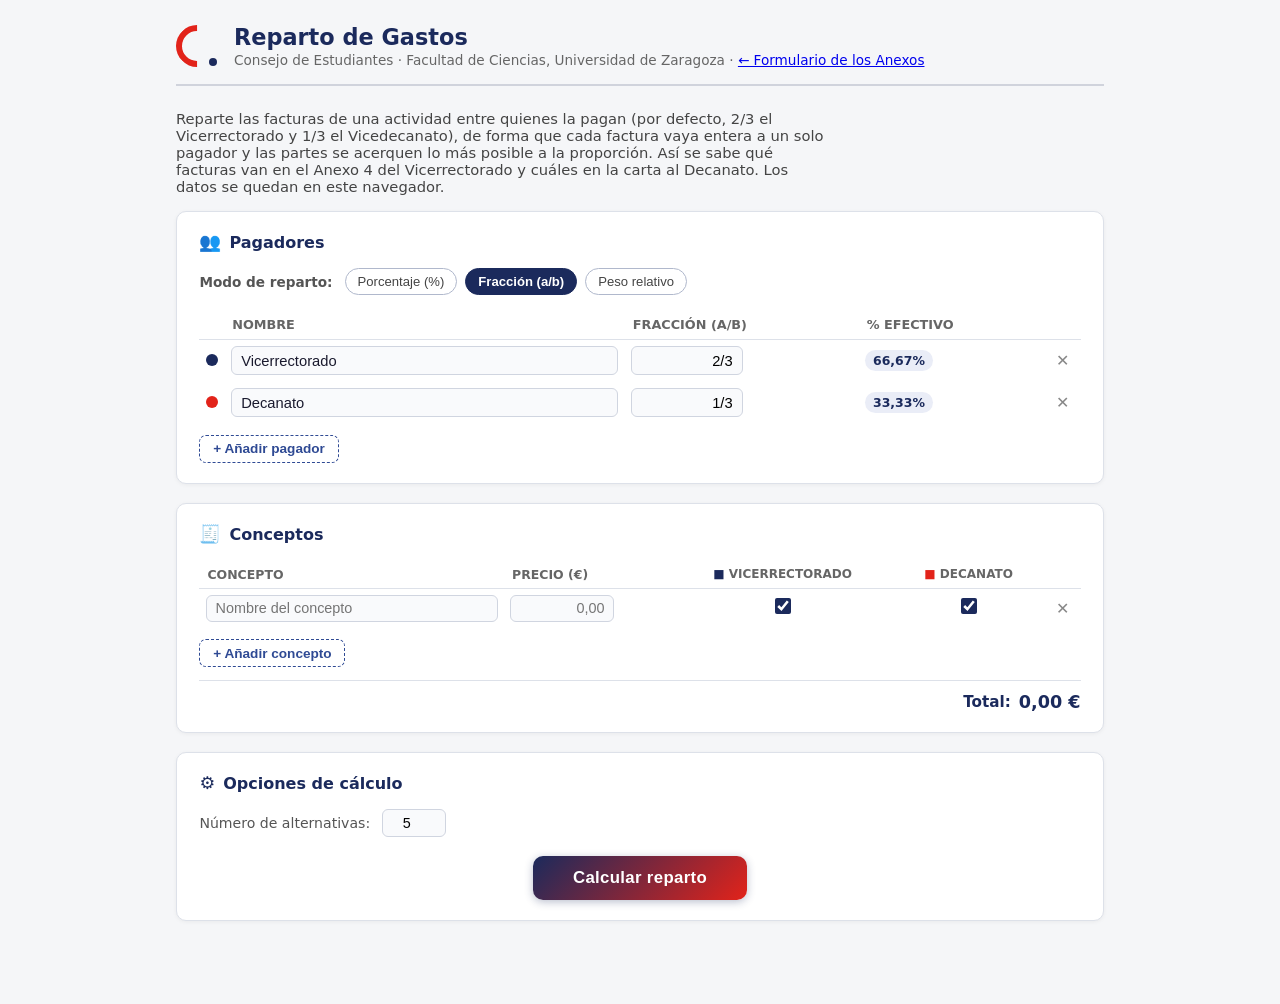
==== reparto/index.html @ fb101769 "Formulario web y réplicas LaTeX de los Anexos 1, 2 y 4 de las ayudas del Vicerrectorado" ====
<!DOCTYPE html>
<html lang="es">
<head>
<meta charset="UTF-8">
<meta name="viewport" content="width=device-width, initial-scale=1.0">
<title>Reparto de gastos · Consejo de Estudiantes de Ciencias</title>
<style>
/* ── Reset & base ───────────────────────────────────────── */
*, *::before, *::after { box-sizing: border-box; margin: 0; padding: 0; }
:root {
  --navy: #1b2a5c;
  --navy-light: #2f4a94;
  --navy-tint: #eaedf7;
  --red: #e2231a;
  --red-tint: #fdeceb;
}
body {
  font-family: system-ui, -apple-system, "Segoe UI", sans-serif;
  font-size: 15px;
  background: #f5f6f8;
  color: #1a1a2e;
  min-height: 100vh;
}
h1, h2, h3 { font-weight: 700; }
button { cursor: pointer; }

/* ── Layout ─────────────────────────────────────────────── */
#app { max-width: 960px; margin: 0 auto; padding: 1.5rem 1rem 4rem; }
header {
  display: flex; align-items: center; gap: 1rem;
  margin-bottom: 1.5rem; padding-bottom: 1rem;
  border-bottom: 2px solid #d0d3dc;
}
header h1 { font-size: 1.4rem; color: var(--navy); }
header .subtitle { font-size: .85rem; color: #666; margin-top: .15rem; }
.intro { margin: 0 0 1rem; font-size: .92rem; color: #444; max-width: 70ch; }
.logo-mark {
  width: 42px; height: 42px;
  position: relative;
  flex-shrink: 0;
}
.logo-mark::before {
  content: "";
  position: absolute; inset: 0;
  border: 6px solid var(--red);
  border-radius: 50%;
  border-right-color: transparent;
  border-bottom-color: transparent;
  transform: rotate(-45deg);
}
.logo-mark::after {
  content: "";
  position: absolute; bottom: 1px; right: 1px;
  width: 8px; height: 8px;
  border-radius: 50%;
  background: var(--navy);
}

/* ── Sections ───────────────────────────────────────────── */
.section {
  background: #fff;
  border: 1px solid #dde1e9;
  border-radius: 10px;
  padding: 1.25rem 1.4rem;
  margin-bottom: 1.2rem;
  box-shadow: 0 1px 4px rgba(0,0,0,.05);
}
.section-title {
  font-size: 1rem; font-weight: 700;
  color: var(--navy);
  margin-bottom: 1rem;
  display: flex; align-items: center; gap: .5rem;
}
.section-title .icon { font-size: 1.1rem; }

/* ── Split mode selector ────────────────────────────────── */
.split-mode-bar {
  display: flex; align-items: center; gap: .5rem;
  margin-bottom: 1rem; flex-wrap: wrap;
}
.split-mode-bar label { font-size: .85rem; font-weight: 600; color: #555; margin-right: .25rem; }
.mode-btn {
  padding: .3rem .75rem;
  border: 1.5px solid #b0b8cc;
  border-radius: 20px;
  background: #fff;
  font-size: .82rem;
  color: #444;
  transition: all .15s;
}
.mode-btn.active {
  background: var(--navy);
  border-color: var(--navy);
  color: #fff;
  font-weight: 700;
}
.mode-btn:hover:not(.active) { background: var(--red-tint); border-color: var(--red); }

/* ── Payers table ───────────────────────────────────────── */
#payers-table { width: 100%; border-collapse: collapse; }
#payers-table th {
  text-align: left;
  font-size: .8rem; font-weight: 700; text-transform: uppercase;
  color: #666; padding: .4rem .5rem;
  border-bottom: 1.5px solid #dde1e9;
}
#payers-table td { padding: .4rem .4rem; vertical-align: middle; }
.payer-name-input {
  width: 100%;
  border: 1px solid #d0d5e0;
  border-radius: 6px;
  padding: .35rem .6rem;
  font-size: .92rem;
  color: #1a1a2e;
  background: #f9fafc;
}
.payer-name-input:focus { outline: none; border-color: var(--navy-light); background: #fff; }
.payer-share-input {
  width: 7rem;
  border: 1px solid #d0d5e0;
  border-radius: 6px;
  padding: .35rem .6rem;
  font-size: .92rem;
  text-align: right;
  background: #f9fafc;
}
.payer-share-input:focus { outline: none; border-color: var(--navy-light); background: #fff; }
.pct-badge {
  display: inline-block;
  min-width: 3.5rem; text-align: center;
  font-size: .78rem; font-weight: 700;
  padding: .2rem .5rem;
  border-radius: 12px;
  background: var(--navy-tint);
  color: var(--navy);
}
.pct-badge.warn { background: #fff3e0; color: #b85c00; }
.pct-badge.error { background: #fde8e8; color: #c0392b; }
.color-dot {
  width: 12px; height: 12px;
  border-radius: 50%;
  display: inline-block;
  flex-shrink: 0;
}

/* ── Btn small ──────────────────────────────────────────── */
.btn-icon {
  background: none; border: none;
  color: #888; font-size: 1rem;
  padding: .2rem .35rem; border-radius: 5px;
  transition: color .15s, background .15s;
}
.btn-icon:hover { color: #c0392b; background: #fde8e8; }

/* ── Items table ────────────────────────────────────────── */
#items-wrap { overflow-x: auto; }
#items-table { width: 100%; border-collapse: collapse; }
#items-table th {
  text-align: left;
  font-size: .78rem; font-weight: 700; text-transform: uppercase;
  color: #666; padding: .4rem .5rem;
  border-bottom: 1.5px solid #dde1e9;
  white-space: nowrap;
}
#items-table td { padding: .35rem .4rem; vertical-align: middle; }
.item-name-input {
  width: 100%; min-width: 140px;
  border: 1px solid #d0d5e0;
  border-radius: 6px;
  padding: .3rem .55rem;
  font-size: .9rem;
  background: #f9fafc;
}
.item-name-input:focus { outline: none; border-color: var(--navy-light); background: #fff; }
.item-price-input {
  width: 6.5rem;
  border: 1px solid #d0d5e0;
  border-radius: 6px;
  padding: .3rem .55rem;
  font-size: .9rem;
  text-align: right;
  background: #f9fafc;
}
.item-price-input:focus { outline: none; border-color: var(--navy-light); background: #fff; }
.elig-cb { width: 16px; height: 16px; cursor: pointer; accent-color: var(--navy); }
.elig-cell { text-align: center; }

/* ── Total bar ──────────────────────────────────────────── */
#total-bar {
  margin-top: .8rem;
  display: flex; justify-content: flex-end; align-items: center;
  gap: .5rem;
  font-size: .95rem; font-weight: 700;
  color: var(--navy);
  padding-top: .7rem;
  border-top: 1.5px solid #dde1e9;
}
#total-bar .total-val { font-size: 1.1rem; }

/* ── Add row buttons ────────────────────────────────────── */
.add-row-btn {
  margin-top: .7rem;
  background: none;
  border: 1.5px dashed var(--navy-light);
  border-radius: 7px;
  color: var(--navy-light);
  font-size: .85rem; font-weight: 600;
  padding: .35rem .8rem;
  transition: all .15s;
}
.add-row-btn:hover { background: var(--navy-tint); border-style: solid; }

/* ── Options count ──────────────────────────────────────── */
.options-row {
  display: flex; align-items: center; gap: .75rem;
  margin-top: .5rem;
  font-size: .88rem; color: #555;
}
.options-row input[type=number] {
  width: 4rem;
  border: 1px solid #d0d5e0; border-radius: 6px;
  padding: .3rem .5rem; text-align: center;
  font-size: .9rem; background: #f9fafc;
}

/* ── Calcular button ────────────────────────────────────── */
#calc-btn {
  display: block;
  margin: 1.2rem auto 0;
  background: linear-gradient(135deg, var(--navy) 0%, var(--red) 100%);
  color: #fff;
  border: none;
  border-radius: 10px;
  padding: .75rem 2.5rem;
  font-size: 1.05rem; font-weight: 700;
  letter-spacing: .02em;
  box-shadow: 0 2px 8px rgba(27,42,92,.3);
  transition: opacity .15s, transform .1s;
}
#calc-btn:hover { opacity: .9; transform: translateY(-1px); }
#calc-btn:active { transform: translateY(0); }

/* ── Errors ─────────────────────────────────────────────── */
#errors {
  margin-top: 1rem;
  background: #fde8e8;
  border: 1px solid #f5b7b1;
  border-radius: 8px;
  padding: .7rem 1rem;
  font-size: .88rem;
  color: #922b21;
}
#errors ul { padding-left: 1.2rem; margin-top: .3rem; }

/* ── Results ─────────────────────────────────────────────── */
#results { margin-top: 1.5rem; }
#results-header {
  display: flex; align-items: center; justify-content: space-between;
  margin-bottom: 1rem; flex-wrap: wrap; gap: .5rem;
}
#results-header h2 { font-size: 1.1rem; color: var(--navy); }
.results-actions { display: flex; gap: .5rem; flex-wrap: wrap; }
.btn-action {
  background: #fff;
  border: 1.5px solid #bbc5da;
  border-radius: 8px;
  padding: .35rem .85rem;
  font-size: .83rem; font-weight: 600;
  color: #444;
  transition: all .15s;
}
.btn-action:hover { background: var(--navy-tint); border-color: var(--navy-light); }
.btn-danger { border-color: #f5b7b1; color: #c0392b; }
.btn-danger:hover { background: #fde8e8; border-color: #e74c3c; }

/* ── Selection bar ──────────────────────────────────────────── */
.selection-bar {
  display: flex; align-items: center; gap: .5rem;
  margin-bottom: 1rem;
  font-size: .85rem; color: #555;
  flex-wrap: wrap;
}
.btn-chip {
  background: #fff;
  border: 1.5px solid #bbc5da;
  border-radius: 20px;
  padding: .2rem .75rem;
  font-size: .78rem; font-weight: 600;
  color: var(--navy);
  transition: all .15s;
}
.btn-chip:hover { background: var(--navy-tint); border-color: var(--navy-light); }
.selection-count { margin-left: auto; font-weight: 600; color: var(--navy); }

/* ── Option card ─────────────────────────────────────────── */
.option-card {
  border: 1.5px solid #dde1e9;
  border-radius: 10px;
  padding: 1rem 1.2rem;
  margin-bottom: 1rem;
  background: #fff;
  cursor: pointer;
  transition: border-color .15s, box-shadow .15s;
}
.option-card:hover { border-color: var(--navy-light); box-shadow: 0 2px 8px rgba(27,42,92,.1); }
.option-card.checked { border-color: var(--navy); box-shadow: 0 0 0 2px rgba(27,42,92,.18); }
.option-card.best { border-color: #1e8449; }
.option-card.best.checked { box-shadow: 0 0 0 2px rgba(30,132,73,.22); }

.card-header {
  display: flex; align-items: center; gap: .6rem;
  margin-bottom: .7rem;
}
.card-check-wrap { display: flex; align-items: center; flex-shrink: 0; }
.card-check { width: 18px; height: 18px; cursor: pointer; accent-color: var(--navy); }
.card-rank {
  font-weight: 800; font-size: 1rem;
  color: var(--navy);
  background: var(--navy-tint);
  border-radius: 50%;
  width: 1.75rem; height: 1.75rem;
  display: flex; align-items: center; justify-content: center;
  flex-shrink: 0;
}
.option-card.best .card-rank { background: #d5f5e3; color: #1a6b38; }
.best-badge {
  font-size: .72rem; font-weight: 700; text-transform: uppercase;
  background: #d5f5e3; color: #1a6b38;
  padding: .15rem .5rem; border-radius: 20px;
}
.card-score {
  margin-left: auto;
  font-size: .82rem; color: #777;
}
.payer-rows { display: flex; flex-direction: column; gap: .5rem; }
.payer-row {
  display: grid;
  grid-template-columns: 10px 9rem 6rem 1fr auto;
  gap: .5rem;
  align-items: start;
  font-size: .88rem;
}
.payer-row-name { font-weight: 700; color: #1a1a2e; }
.payer-row-total { font-weight: 700; color: var(--navy); text-align: right; }
.payer-row-target { color: #888; font-size: .8rem; text-align: right; }
.payer-row-dev { font-size: .8rem; font-weight: 600; }
.dev-ok { color: #1e8449; }
.dev-warn { color: #b85c00; }
.dev-bad { color: #c0392b; }
.item-tags { display: flex; flex-wrap: wrap; gap: .3rem; margin-top: .2rem; }
.item-tag {
  font-size: .75rem;
  background: #f0f2f8;
  border: 1px solid #d8dce8;
  border-radius: 5px;
  padding: .1rem .4rem;
  color: #444;
}

/* ── Progress bar inside card ─────────────────────────────── */
.payer-bar-wrap { margin-top: .6rem; }
.payer-bar-row { display: flex; align-items: center; gap: .4rem; margin-bottom: .3rem; font-size: .78rem; }
.payer-bar-label { width: 8rem; white-space: nowrap; overflow: hidden; text-overflow: ellipsis; font-weight: 600; }
.bar-track { flex: 1; height: 8px; background: #eee; border-radius: 4px; overflow: hidden; }
.bar-fill { height: 100%; border-radius: 4px; transition: width .3s; }
.bar-vals { font-size: .78rem; color: #555; white-space: nowrap; }

/* ── Print ───────────────────────────────────────────────── */
@media print {
  body { background: #fff; }
  #controls, .add-row-btn, #calc-btn, .results-actions, .btn-icon,
  .selection-bar, .card-check-wrap,
  .option-card:not(.checked), #errors { display: none !important; }
  .option-card.checked { border: 1px solid #ccc; box-shadow: none; break-inside: avoid; }
  #app { padding: 0; max-width: 100%; }
  .section { box-shadow: none; border: 1px solid #ccc; }
}
</style>
</head>
<body>
<div id="app">
  <header>
    <div class="logo-mark"></div>
    <div>
      <h1>Reparto de Gastos</h1>
      <div class="subtitle">Consejo de Estudiantes · Facultad de Ciencias, Universidad de Zaragoza · <a href="../">← Formulario de los Anexos</a></div>
    </div>
  </header>

  <p class="intro">Reparte las facturas de una actividad entre quienes la pagan (por defecto, 2/3 el Vicerrectorado y 1/3 el Vicedecanato),
    de forma que cada factura vaya entera a un solo pagador y las partes se acerquen lo más posible a la proporción.
    Así se sabe qué facturas van en el Anexo 4 del Vicerrectorado y cuáles en la carta al Decanato.
    Los datos se quedan en este navegador.</p>

  <!-- ── PAGADORES ── -->
  <div class="section">
    <div class="section-title"><span class="icon">👥</span> Pagadores</div>

    <div class="split-mode-bar">
      <label>Modo de reparto:</label>
      <button class="mode-btn active" data-mode="pct">Porcentaje (%)</button>
      <button class="mode-btn" data-mode="frac">Fracción (a/b)</button>
      <button class="mode-btn" data-mode="peso">Peso relativo</button>
    </div>

    <table id="payers-table">
      <thead>
        <tr>
          <th style="width:1rem"></th>
          <th>Nombre</th>
          <th id="share-col-header">Porcentaje</th>
          <th>% efectivo</th>
          <th style="width:2rem"></th>
        </tr>
      </thead>
      <tbody id="payers-body"></tbody>
    </table>
    <button class="add-row-btn" id="add-payer-btn">+ Añadir pagador</button>
    <div id="pct-sum-warn" style="margin-top:.5rem; font-size:.82rem; color:#b85c00; display:none;"></div>
  </div>

  <!-- ── CONCEPTOS ── -->
  <div class="section">
    <div class="section-title"><span class="icon">🧾</span> Conceptos</div>
    <div id="items-wrap">
      <table id="items-table">
        <thead>
          <tr id="items-thead-row">
            <th>Concepto</th>
            <th>Precio (€)</th>
            <!-- eligibility cols injected here -->
            <th style="width:2rem"></th>
          </tr>
        </thead>
        <tbody id="items-body"></tbody>
      </table>
    </div>
    <button class="add-row-btn" id="add-item-btn">+ Añadir concepto</button>
    <div id="total-bar">
      <span>Total:</span>
      <span class="total-val" id="total-display">0,00 €</span>
    </div>
  </div>

  <!-- ── OPCIONES ── -->
  <div class="section" id="controls">
    <div class="section-title"><span class="icon">⚙️</span> Opciones de cálculo</div>
    <div class="options-row">
      <label for="n-opts">Número de alternativas:</label>
      <input type="number" id="n-opts" min="1" max="20" value="5">
    </div>
    <button id="calc-btn">Calcular reparto</button>
    <div id="errors" style="display:none;"></div>
  </div>

  <!-- ── RESULTADOS ── -->
  <div id="results" style="display:none;">
    <div id="results-header">
      <h2>🗂️ Alternativas de reparto</h2>
      <div class="results-actions">
        <button class="btn-action" id="export-csv-btn">⬇️ Exportar CSV</button>
        <button class="btn-action" id="print-btn">🖨️ Imprimir</button>
        <button class="btn-action btn-danger" id="reset-btn">🔄 Reiniciar</button>
      </div>
    </div>
    <div class="selection-bar">
      <span>Incluir en exportación / impresión:</span>
      <button class="btn-chip" id="select-all-btn" type="button">Todas</button>
      <button class="btn-chip" id="select-none-btn" type="button">Ninguna</button>
      <span class="selection-count" id="selection-count"></span>
    </div>
    <div id="results-body"></div>
  </div>
</div><!-- #app -->

<script>
"use strict";

// ── Palette ──────────────────────────────────────────────────────────────────
const COLORS = [
  "#1b2a5c","#e2231a","#1e8449","#b85c00","#7d3c98",
  "#117a65","#b7950b","#2c4a8c","#784212","#616a6b"
];

// ── State ────────────────────────────────────────────────────────────────────
let state = {
  mode: "frac",          // "pct" | "frac" | "peso"
  payers: [
    { id: uid(), name: "Vicerrectorado", share: "2/3" },
    { id: uid(), name: "Decanato",       share: "1/3" },
  ],
  items: [
    { id: uid(), name: "", price: "" },
  ],
  nOpts: 5,
  results: null,           // last computed results
  selectedCards: new Set(), // indices into results.options included in export/print
};

function uid() {
  return Math.random().toString(36).slice(2,9) + Date.now().toString(36);
}

// ── Persistence ──────────────────────────────────────────────────────────────
const STORAGE_KEY = "reparto_gastos_v2";

function saveState() {
  try {
    const s = {
      mode: state.mode,
      payers: state.payers,
      items: state.items,
      nOpts: state.nOpts,
    };
    localStorage.setItem(STORAGE_KEY, JSON.stringify(s));
  } catch(e) {}
}

function loadState() {
  try {
    const raw = localStorage.getItem(STORAGE_KEY);
    if (!raw) return;
    const s = JSON.parse(raw);
    if (s.mode) state.mode = s.mode;
    if (Array.isArray(s.payers) && s.payers.length >= 1) state.payers = s.payers;
    if (Array.isArray(s.items) && s.items.length >= 1) state.items = s.items;
    if (s.nOpts) state.nOpts = s.nOpts;
  } catch(e) {}
}

// ── Normalise shares ─────────────────────────────────────────────────────────
function parsePct(s) {
  const v = parseFloat(String(s).replace(",", "."));
  return isNaN(v) ? null : v;
}

function parseFrac(s) {
  // "2/3" or "2" → numeric
  s = String(s).trim();
  if (s.includes("/")) {
    const [a, b] = s.split("/").map(x => parseFloat(x.trim().replace(",",".")));
    if (isNaN(a) || isNaN(b) || b === 0) return null;
    return a / b;
  }
  const v = parseFloat(s.replace(",","."));
  return isNaN(v) ? null : v;
}

function parsePeso(s) {
  const v = parseFloat(String(s).replace(",","."));
  return isNaN(v) || v < 0 ? null : v;
}

function getRawShares() {
  return state.payers.map(p => {
    switch(state.mode) {
      case "pct":  return parsePct(p.share);
      case "frac": return parseFrac(p.share);
      case "peso": return parsePeso(p.share);
    }
  });
}

function getEffectivePcts() {
  const raw = getRawShares();
  if (raw.some(v => v === null || v < 0)) return null;
  if (state.mode === "pct") {
    const sum = raw.reduce((a,b) => a + b, 0);
    if (Math.abs(sum - 100) > 0.001) return null; // will show warning separately
    return raw.map(v => v / 100);
  }
  if (state.mode === "frac") {
    const sum = raw.reduce((a,b) => a + b, 0);
    if (Math.abs(sum - 1) > 0.001) return null; // will show warning separately
    return raw.map(v => v / 1);
  }
  const sum = raw.reduce((a,b) => a + b, 0);
  if (sum <= 0) return null;
  return raw.map(v => v / sum);
}

function getEffectivePctsUnchecked() {
  // returns proportions even if the shares don't sum to their required total, for display
  const raw = getRawShares();
  if (raw.some(v => v === null || v < 0)) return null;
  const sum = state.mode === "pct" ? 100 : state.mode === "frac" ? 1 : raw.reduce((a,b)=>a+b,0);
  if (sum <= 0) return null;
  return raw.map(v => v / sum);
}

// Returns a warning message if the current mode's shares don't sum to the
// required total (100% for percentages, 1 for fractions), or null if fine.
// Weights ("peso") have no fixed target — they're always normalised freely.
function shareSumWarning() {
  const raw = getRawShares();
  const sum = raw.reduce((a,b) => a + (b||0), 0);
  if (state.mode === "pct") {
    if (Math.abs(sum - 100) > 0.001) {
      return `⚠ Los porcentajes suman ${fmtN(sum)}%, deben sumar 100%.`;
    }
  } else if (state.mode === "frac") {
    if (Math.abs(sum - 1) > 0.001) {
      return `⚠ Las fracciones suman ${fmtN(sum, 4)}, deben sumar 1 (p. ej. 2/3 + 1/3).`;
    }
  }
  return null;
}

// ── DOM helpers ──────────────────────────────────────────────────────────────
function el(id) { return document.getElementById(id); }
function fmt(cents) {
  return (cents / 100).toLocaleString("es-ES", { minimumFractionDigits: 2, maximumFractionDigits: 2 }) + " €";
}
function fmtN(n, decimals=2) {
  return n.toLocaleString("es-ES", { minimumFractionDigits: decimals, maximumFractionDigits: decimals });
}
function parsePriceCents(s) {
  const v = parseFloat(String(s).replace(",",".").replace(/[^\d.]/g,""));
  if (isNaN(v) || v < 0) return null;
  return Math.round(v * 100);
}

// ── Render: payers ───────────────────────────────────────────────────────────
function renderPayers() {
  const mode = state.mode;
  // Header label
  const headerLabels = { pct: "Porcentaje", frac: "Fracción (a/b)", peso: "Peso relativo" };
  el("share-col-header").textContent = headerLabels[mode];

  const props = getEffectivePctsUnchecked();
  const tbody = el("payers-body");
  tbody.innerHTML = "";

  state.payers.forEach((p, i) => {
    const color = COLORS[i % COLORS.length];
    const prop = props ? props[i] : null;
    const propPct = prop !== null ? prop * 100 : null;

    // badge class
    let badgeClass = "pct-badge";
    if (prop === null) badgeClass += " error";

    const tr = document.createElement("tr");
    tr.innerHTML = `
      <td><span class="color-dot" style="background:${color}"></span></td>
      <td><input class="payer-name-input" value="${esc(p.name)}" data-pid="${p.id}" placeholder="Nombre pagador"></td>
      <td><input class="payer-share-input" value="${esc(p.share)}" data-pid="${p.id}" placeholder="${mode==='pct'?'e.g. 50':mode==='frac'?'e.g. 2/3':'e.g. 1'}"></td>
      <td><span class="${badgeClass}" id="pct-badge-${p.id}">${propPct !== null ? fmtN(propPct)+"%" : "—"}</span></td>
      <td>${state.payers.length > 1 ? `<button class="btn-icon" title="Eliminar" data-del-pid="${p.id}">✕</button>` : ""}</td>
    `;
    tbody.appendChild(tr);
  });

  // share sum warning
  const warnEl = el("pct-sum-warn");
  const warnMsg = shareSumWarning();
  if (warnMsg) {
    warnEl.style.display = "";
    warnEl.textContent = warnMsg;
  } else {
    warnEl.style.display = "none";
  }

  attachPayerEvents();
  renderItemsEligibilityCols();
}

// Lightweight update of computed % badges + warning, without rebuilding
// the input rows — keeps focus/cursor position while typing a share value.
function refreshPayerDerived() {
  const props = getEffectivePctsUnchecked();
  state.payers.forEach((p, i) => {
    const badge = document.getElementById(`pct-badge-${p.id}`);
    if (!badge) return;
    const prop = props ? props[i] : null;
    const propPct = prop !== null ? prop * 100 : null;
    badge.textContent = propPct !== null ? fmtN(propPct) + "%" : "—";
    badge.classList.toggle("error", prop === null);
  });

  const warnEl = el("pct-sum-warn");
  const warnMsg = shareSumWarning();
  if (warnMsg) {
    warnEl.style.display = "";
    warnEl.textContent = warnMsg;
  } else {
    warnEl.style.display = "none";
  }
}

function attachPayerEvents() {
  el("payers-body").querySelectorAll(".payer-name-input").forEach(inp => {
    inp.oninput = () => {
      const pid = inp.dataset.pid;
      const p = state.payers.find(x => x.id === pid);
      if (p) p.name = inp.value;
      saveState();
      // Update eligibility column header text in place (no rebuild, keeps focus)
      const th = document.querySelector(`[data-elig-th="${pid}"]`);
      if (th) {
        const idx = state.payers.findIndex(x => x.id === pid);
        th.innerHTML = `<span style="color:${COLORS[idx%COLORS.length]}">■</span> ${esc(p.name||"Pagador")}`;
      }
    };
  });
  el("payers-body").querySelectorAll(".payer-share-input").forEach(inp => {
    inp.oninput = () => {
      const pid = inp.dataset.pid;
      const p = state.payers.find(x => x.id === pid);
      if (p) p.share = inp.value;
      saveState();
      refreshPayerDerived();
    };
  });
  el("payers-body").querySelectorAll("[data-del-pid]").forEach(btn => {
    btn.onclick = () => {
      const pid = btn.dataset.delPid;
      state.payers = state.payers.filter(x => x.id !== pid);
      // Remove eligibility for this payer from all items
      state.items.forEach(it => { if (it.elig) delete it.elig[pid]; });
      saveState();
      renderPayers();
    };
  });
}

el("add-payer-btn").onclick = () => {
  state.payers.push({ id: uid(), name: "Nuevo pagador", share: "" });
  saveState();
  renderPayers();
};

el("payers-body").addEventListener("change", () => {});

// Mode buttons
document.querySelectorAll(".mode-btn").forEach(btn => {
  btn.onclick = () => {
    state.mode = btn.dataset.mode;
    document.querySelectorAll(".mode-btn").forEach(b => b.classList.remove("active"));
    btn.classList.add("active");
    // Reset shares to empty when switching mode so user re-enters
    // (but keep if values can be reinterpreted — skip reset for simplicity)
    saveState();
    renderPayers();
  };
});

// ── Render: items ────────────────────────────────────────────────────────────
function renderItemsEligibilityCols() {
  // Update thead eligibility columns
  const theadRow = el("items-thead-row");
  // Remove old elig headers (they have data-elig-th)
  theadRow.querySelectorAll("[data-elig-th]").forEach(th => th.remove());
  // Insert before last th
  const lastTh = theadRow.querySelector("th:last-child");
  state.payers.forEach(p => {
    const th = document.createElement("th");
    th.dataset.eligTh = p.id;
    th.style.textAlign = "center";
    th.style.whiteSpace = "nowrap";
    th.style.fontSize = ".75rem";
    th.innerHTML = `<span style="color:${COLORS[state.payers.indexOf(p)%COLORS.length]}">■</span> ${esc(p.name||"Pagador")}`;
    theadRow.insertBefore(th, lastTh);
  });
}

function getItemElig(item, payerId) {
  // Default: eligible for all
  if (!item.elig) return true;
  if (item.elig[payerId] === undefined) return true;
  return !!item.elig[payerId];
}

function renderItems() {
  const tbody = el("items-body");
  tbody.innerHTML = "";
  let total = 0;

  state.items.forEach((it, idx) => {
    const cents = parsePriceCents(it.price);
    if (cents !== null) total += cents;

    const tr = document.createElement("tr");

    let eligCells = state.payers.map(p => {
      const checked = getItemElig(it, p.id) ? "checked" : "";
      return `<td class="elig-cell"><input type="checkbox" class="elig-cb" ${checked} data-iid="${it.id}" data-pid="${p.id}" title="Elegible para ${esc(p.name)}"></td>`;
    }).join("");

    tr.innerHTML = `
      <td><input class="item-name-input" value="${esc(it.name)}" data-iid="${it.id}" placeholder="Nombre del concepto"></td>
      <td><input class="item-price-input" value="${esc(it.price)}" data-iid="${it.id}" placeholder="0,00"></td>
      ${eligCells}
      <td><button class="btn-icon" data-del-iid="${it.id}" title="Eliminar">✕</button></td>
    `;
    tbody.appendChild(tr);
  });

  el("total-display").textContent = fmt(total);
  attachItemEvents();
}

function attachItemEvents() {
  el("items-body").querySelectorAll(".item-name-input").forEach(inp => {
    inp.oninput = () => {
      const it = state.items.find(x => x.id === inp.dataset.iid);
      if (it) it.name = inp.value;
      saveState();
    };
  });
  el("items-body").querySelectorAll(".item-price-input").forEach(inp => {
    inp.oninput = () => {
      const it = state.items.find(x => x.id === inp.dataset.iid);
      if (it) it.price = inp.value;
      saveState();
      // Recalc total
      let total = 0;
      state.items.forEach(i => { const c = parsePriceCents(i.price); if (c!==null) total+=c; });
      el("total-display").textContent = fmt(total);
    };
  });
  el("items-body").querySelectorAll(".elig-cb").forEach(cb => {
    cb.onchange = () => {
      const it = state.items.find(x => x.id === cb.dataset.iid);
      if (!it) return;
      if (!it.elig) it.elig = {};
      it.elig[cb.dataset.pid] = cb.checked;
      saveState();
    };
  });
  el("items-body").querySelectorAll("[data-del-iid]").forEach(btn => {
    btn.onclick = () => {
      state.items = state.items.filter(x => x.id !== btn.dataset.delIid);
      saveState();
      renderItems();
    };
  });
}

el("add-item-btn").onclick = () => {
  state.items.push({ id: uid(), name: "", price: "" });
  saveState();
  renderItems();
};

el("n-opts").oninput = () => {
  state.nOpts = parseInt(el("n-opts").value) || 5;
  saveState();
};

// ── Validate ─────────────────────────────────────────────────────────────────
function validate() {
  const errs = [];

  // Payers
  if (state.payers.length < 2) errs.push("Debe haber al menos 2 pagadores.");

  const props = getEffectivePctsUnchecked();
  if (!props) errs.push("Alguno de los valores de reparto no es válido.");
  else {
    const warnMsg = shareSumWarning();
    if (warnMsg) errs.push(warnMsg.replace(/^⚠ /, ""));
  }

  // Items
  const validItems = state.items.filter(it => {
    const c = parsePriceCents(it.price);
    return c !== null && c > 0;
  });
  if (validItems.length === 0) errs.push("Debe haber al menos un concepto con precio válido.");

  validItems.forEach(it => {
    const eligPayers = state.payers.filter(p => getItemElig(it, p.id));
    if (eligPayers.length === 0) {
      errs.push(`El concepto «${it.name || "(sin nombre)"}» no tiene ningún pagador elegible.`);
    }
  });

  return errs;
}

// ── Algorithm ─────────────────────────────────────────────────────────────────
// Works in integer cents. All prices and targets are integers.
// Assignment = array of payer-index per item (parallel to validItems array).

function computeReparto() {
  const props = getEffectivePctsUnchecked();
  const validItems = state.items
    .map((it, origIdx) => ({ ...it, origIdx, cents: parsePriceCents(it.price) }))
    .filter(it => it.cents !== null && it.cents > 0);

  const nP = state.payers.length;
  const nI = validItems.length;
  const totalCents = validItems.reduce((s,it)=>s+it.cents, 0);
  const targets = props.map(w => w * totalCents); // float targets in cents

  // Eligibility matrix: elig[i][p] = bool
  const elig = validItems.map(it =>
    state.payers.map((p,pi) => getItemElig(it, p.id))
  );

  // metric: [sum_abs_dev, max_abs_dev] — lower better
  function metric(assignment) {
    const totals = new Array(nP).fill(0);
    assignment.forEach((p, i) => { totals[p] += validItems[i].cents; });
    let sumDev = 0, maxDev = 0;
    for (let p=0; p<nP; p++) {
      const dev = Math.abs(totals[p] - targets[p]);
      sumDev += dev;
      if (dev > maxDev) maxDev = dev;
    }
    return [sumDev, maxDev];
  }

  function assignKey(assignment) { return assignment.join(","); }

  const candidates = new Map(); // key -> {assignment, metric}

  function addCandidate(asgn) {
    const key = assignKey(asgn);
    if (candidates.has(key)) return;
    const m = metric(asgn);
    candidates.set(key, { assignment: asgn.slice(), metric: m });
  }

  // ── Path 1: 2-payer subset-sum DP ───────────────────────────────────────
  if (nP === 2) {
    // Find subsets of items (assigned to payer 0) with sum close to targets[0]
    // Items not assignable to payer 0 must go to payer 1, and vice versa.
    const target0 = Math.round(targets[0]);

    // Which items CAN go to payer 0 or 1?
    const canP0 = validItems.map((it,i) => elig[i][0]);
    const canP1 = validItems.map((it,i) => elig[i][1]);

    // Forced assignments
    const forced = new Array(nI).fill(-1);
    for (let i=0;i<nI;i++) {
      if (!canP0[i] && canP1[i]) forced[i] = 1;
      else if (canP0[i] && !canP1[i]) forced[i] = 0;
    }
    const freeIdx = validItems.map((_,i)=>i).filter(i=>forced[i]===-1);
    const forcedSum0 = validItems.reduce((s,it,i)=>s+(forced[i]===0?it.cents:0),0);
    const adjTarget = target0 - forcedSum0; // how much we need from free items for p0

    // DP over free items in cents
    const maxSum = freeIdx.reduce((s,i)=>s+validItems[i].cents,0);
    // dp[sum] = a bitmask index (just store any valid combination that reaches this sum)
    // To recover top alternatives, store a few predecessors

    // We'll use a lightweight DP: dp is a Set of achievable sums,
    // but to reconstruct we store for each sum a representative assignment of free items.
    // For large item counts, limit search to ensure speed.
    const LIMIT = 22; // subset-sum is 2^n — safe up to ~22 items
    const effectiveFree = freeIdx.length <= LIMIT ? freeIdx : freeIdx.slice(0,LIMIT);

    // dp: Map<sum, assignment_of_free_items (0/1 array)>
    let dp = new Map();
    dp.set(0, new Array(effectiveFree.length).fill(0));

    effectiveFree.forEach((origI, fi) => {
      const price = validItems[origI].cents;
      const newDp = new Map(dp);
      for (const [sum, asgn] of dp) {
        const ns = sum + price;
        if (!newDp.has(ns)) {
          const nasgn = asgn.slice();
          nasgn[fi] = 1;
          newDp.set(ns, nasgn);
        }
      }
      dp = newDp;
    });

    // Collect sums sorted by closeness to adjTarget
    const sums = [...dp.keys()].sort((a,b)=>Math.abs(a-adjTarget)-Math.abs(b-adjTarget));
    const TOP_DP = Math.min(30, sums.length);

    for (let si=0; si<TOP_DP; si++) {
      const freeAsgn = dp.get(sums[si]); // assignment of effectiveFree items (1=payer0)
      const full = new Array(nI).fill(0);
      // forced items
      for (let i=0;i<nI;i++) if (forced[i]!==-1) full[i]=forced[i];
      // free items within DP window
      effectiveFree.forEach((origI, fi) => { full[origI] = freeAsgn[fi] === 1 ? 0 : 1; });
      // remaining free items beyond DP window (beyond LIMIT): greedy
      if (freeIdx.length > LIMIT) {
        const totals = [forcedSum0, 0];
        effectiveFree.forEach((origI,fi)=>{ totals[full[origI]]+=validItems[origI].cents; });
        for (let i=LIMIT; i<freeIdx.length; i++) {
          const origI = freeIdx[i];
          const p = (targets[0]-totals[0] >= targets[1]-totals[1]) ? 0 : 1;
          full[origI] = (elig[origI][p]?p:(p===0?1:0));
          totals[full[origI]] += validItems[origI].cents;
        }
      }
      addCandidate(full);
    }
  }

  // ── Path 2: multi-start greedy + local search (general) ───────────────────
  const RESTARTS = nP === 2 ? 30 : 200;
  const itemsDesc = validItems.map((_,i)=>i).sort((a,b)=>validItems[b].cents-validItems[a].cents);

  function greedyAssign(shuffle) {
    const order = shuffle
      ? itemsDesc.slice().sort(()=>Math.random()-.5)
      : itemsDesc.slice();
    const totals = new Array(nP).fill(0);
    const asgn = new Array(nI).fill(-1);

    order.forEach(i => {
      // Pick eligible payer furthest below its target (largest deficit)
      let best = -1, bestDeficit = -Infinity;
      for (let p=0;p<nP;p++) {
        if (!elig[i][p]) continue;
        const deficit = targets[p] - totals[p];
        if (deficit > bestDeficit) { bestDeficit=deficit; best=p; }
      }
      if (best === -1) {
        // fallback: any eligible
        for (let p=0;p<nP;p++) { if (elig[i][p]) { best=p; break; } }
      }
      asgn[i] = best;
      totals[best] += validItems[i].cents;
    });
    return asgn;
  }

  function localSearch(asgn) {
    asgn = asgn.slice();
    let [curSum,] = metric(asgn);
    let improved = true;
    while (improved) {
      improved = false;
      // Single moves
      for (let i=0;i<nI;i++) {
        const oldP = asgn[i];
        for (let p=0;p<nP;p++) {
          if (p===oldP || !elig[i][p]) continue;
          asgn[i]=p;
          const [ns,] = metric(asgn);
          if (ns < curSum) { curSum=ns; oldP; improved=true; break; }
          else asgn[i]=oldP;
        }
      }
      // Pairwise swaps
      for (let i=0;i<nI-1;i++) {
        for (let j=i+1;j<nI;j++) {
          if (asgn[i]===asgn[j]) continue;
          if (!elig[i][asgn[j]] || !elig[j][asgn[i]]) continue;
          const tmp=asgn[i]; asgn[i]=asgn[j]; asgn[j]=tmp;
          const [ns,] = metric(asgn);
          if (ns < curSum) { curSum=ns; improved=true; }
          else { const t2=asgn[i]; asgn[i]=asgn[j]; asgn[j]=t2; }
        }
      }
    }
    return asgn;
  }

  for (let r=0;r<RESTARTS;r++) {
    const g = greedyAssign(r>0);
    const ls = localSearch(g);
    addCandidate(ls);
  }

  // ── Sort & pick top N ──────────────────────────────────────────────────────
  const nOpts = state.nOpts || 5;
  const sorted = [...candidates.values()]
    .sort((a,b)=>{
      if (a.metric[0]!==b.metric[0]) return a.metric[0]-b.metric[0];
      return a.metric[1]-b.metric[1];
    })
    .slice(0, nOpts);

  // Build rich result objects
  const options = sorted.map(cand => {
    const totals = new Array(nP).fill(0);
    const payerItems = state.payers.map(()=>[]);
    cand.assignment.forEach((p,i)=>{
      totals[p] += validItems[i].cents;
      payerItems[p].push(validItems[i]);
    });
    return {
      assignment: cand.assignment,
      totals,
      payerItems,
      metric: cand.metric,
    };
  });

  return {
    options,
    validItems,
    targets,
    totalCents,
    props,
  };
}

// ── Render results ───────────────────────────────────────────────────────────
function renderResults(res) {
  el("results").style.display = "";
  const rb = el("results-body");
  rb.innerHTML = "";

  if (res.options.length === 0) {
    rb.innerHTML = "<p style='color:#888'>No se encontraron soluciones.</p>";
    updateSelectionCount();
    return;
  }

  res.options.forEach((opt, idx) => {
    const isBest = idx === 0;
    const isChecked = state.selectedCards.has(idx);
    const card = document.createElement("div");
    card.className = "option-card" + (isBest?" best":"") + (isChecked?" checked":"");
    card.dataset.idx = idx;

    const sumDevEur = opt.metric[0] / 100;
    const maxDevEur = opt.metric[1] / 100;

    let payerRowsHtml = opt.totals.map((tot, pi) => {
      const target = res.targets[pi];
      const dev = tot - target;
      const devEur = dev / 100;
      const devPct = target > 0 ? (dev / target * 100) : 0;
      let devClass = Math.abs(devPct) < 2 ? "dev-ok" : Math.abs(devPct) < 8 ? "dev-warn" : "dev-bad";
      const devSign = devEur >= 0 ? "+" : "";
      const color = COLORS[pi % COLORS.length];

      const itemTags = opt.payerItems[pi].map(it =>
        `<span class="item-tag">${esc(it.name||"(sin nombre)")} · ${fmt(it.cents)}</span>`
      ).join("");

      return `
        <div class="payer-row">
          <span class="color-dot" style="background:${color};margin-top:3px"></span>
          <span class="payer-row-name">${esc(state.payers[pi].name)}</span>
          <span class="payer-row-total">${fmt(tot)}</span>
          <div><div class="item-tags">${itemTags || '<span class="item-tag" style="color:#aaa">—</span>'}</div></div>
          <span class="payer-row-dev ${devClass}">${devSign}${fmtN(devEur)} € (${devSign}${fmtN(devPct)}%)</span>
        </div>
      `;
    }).join("");

    // Progress bars
    const barsHtml = opt.totals.map((tot, pi) => {
      const pct = res.totalCents > 0 ? (tot / res.totalCents * 100) : 0;
      const targetPct = (res.props[pi] * 100);
      const color = COLORS[pi % COLORS.length];
      return `
        <div class="payer-bar-row">
          <span class="payer-bar-label">${esc(state.payers[pi].name)}</span>
          <div class="bar-track"><div class="bar-fill" style="width:${pct.toFixed(1)}%;background:${color}"></div></div>
          <span class="bar-vals">${fmtN(pct)}% <span style="color:#aaa">(objetivo: ${fmtN(targetPct)}%)</span></span>
        </div>
      `;
    }).join("");

    card.innerHTML = `
      <div class="card-header">
        <label class="card-check-wrap" title="Incluir en exportación/impresión">
          <input type="checkbox" class="card-check" ${isChecked?"checked":""}>
        </label>
        <div class="card-rank">${idx+1}</div>
        ${isBest?'<span class="best-badge">✓ Mejor opción</span>':''}
        <span class="card-score">Desviación total: ${fmtN(sumDevEur)} € · Máx: ${fmtN(maxDevEur)} €</span>
      </div>
      <div class="payer-rows">${payerRowsHtml}</div>
      <div class="payer-bar-wrap">${barsHtml}</div>
    `;

    const checkbox = card.querySelector(".card-check");
    checkbox.onchange = () => toggleCardSelection(idx, checkbox.checked);
    card.onclick = (e) => {
      if (e.target.closest(".card-check-wrap")) return;
      toggleCardSelection(idx, !state.selectedCards.has(idx));
    };
    rb.appendChild(card);
  });

  updateSelectionCount();
}

function toggleCardSelection(idx, on) {
  if (on) state.selectedCards.add(idx); else state.selectedCards.delete(idx);
  const card = el("results-body").querySelector(`.option-card[data-idx="${idx}"]`);
  if (card) {
    card.classList.toggle("checked", on);
    const cb = card.querySelector(".card-check");
    if (cb) cb.checked = on;
  }
  updateSelectionCount();
}

function updateSelectionCount() {
  const countEl = el("selection-count");
  if (!countEl) return;
  const total = state.results ? state.results.options.length : 0;
  countEl.textContent = total > 0 ? `${state.selectedCards.size} de ${total} seleccionadas` : "";
}

// ── Errors display ────────────────────────────────────────────────────────────
function showErrors(errs) {
  const errEl = el("errors");
  if (errs.length === 0) { errEl.style.display="none"; return; }
  errEl.style.display = "";
  errEl.innerHTML = "<strong>⚠ Corrija los siguientes errores:</strong><ul>" +
    errs.map(e=>`<li>${esc(e)}</li>`).join("") + "</ul>";
}

// ── Calc button ───────────────────────────────────────────────────────────────
el("calc-btn").onclick = () => {
  const errs = validate();
  showErrors(errs);
  if (errs.length > 0) { el("results").style.display="none"; return; }

  try {
    state.nOpts = parseInt(el("n-opts").value) || 5;
    const res = computeReparto();
    state.results = res;
    state.selectedCards = new Set(res.options.length > 0 ? [0] : []);
    renderResults(res);
  } catch(e) {
    showErrors(["Error interno al calcular: " + e.message]);
  }
};

el("select-all-btn").onclick = () => {
  if (!state.results) return;
  state.results.options.forEach((_, i) => state.selectedCards.add(i));
  renderResults(state.results);
};
el("select-none-btn").onclick = () => {
  state.selectedCards.clear();
  if (state.results) renderResults(state.results);
};

// ── Export CSV ────────────────────────────────────────────────────────────────
el("export-csv-btn").onclick = () => {
  if (!state.results) { alert("Primero calcule el reparto."); return; }
  const res = state.results;
  const indices = [...state.selectedCards].sort((a,b) => a - b);
  if (indices.length === 0) { alert("Seleccione al menos una alternativa para exportar."); return; }

  const rows = [["Alternativa","Concepto","Precio (€)","Pagador"]];
  indices.forEach(idx => {
    const opt = res.options[idx];
    const label = `Opción ${idx+1}`;
    opt.assignment.forEach((pi, ii) => {
      const it = res.validItems[ii];
      rows.push([label, it.name || "", (it.cents/100).toFixed(2).replace(".",","), state.payers[pi].name]);
    });
    state.payers.forEach((p,pi)=>{
      rows.push([label, `TOTAL ${p.name}`, (opt.totals[pi]/100).toFixed(2).replace(".",","), ""]);
    });
  });

  const csv = rows.map(r=>r.map(c=>`"${String(c).replace(/"/g,'""')}"`).join(";")).join("\r\n");
  const blob = new Blob(["﻿"+csv], {type:"text/csv;charset=utf-8;"});
  const url = URL.createObjectURL(blob);
  const a = document.createElement("a");
  a.href = url;
  a.download = indices.length === 1
    ? `reparto_gastos_opcion_${indices[0]+1}.csv`
    : `reparto_gastos_${indices.length}_alternativas.csv`;
  a.click();
  URL.revokeObjectURL(url);
};

// ── Print ─────────────────────────────────────────────────────────────────────
el("print-btn").onclick = () => window.print();

// ── Reset ─────────────────────────────────────────────────────────────────────
el("reset-btn").onclick = () => {
  if (!confirm("¿Reiniciar todos los datos? Esta acción no se puede deshacer.")) return;
  try { localStorage.removeItem(STORAGE_KEY); } catch(e) {}
  state = {
    mode: "frac",
    payers: [
      { id: uid(), name: "Vicerrectorado", share: "2/3" },
      { id: uid(), name: "Decanato",       share: "1/3" },
    ],
    items: [{ id: uid(), name: "", price: "" }],
    nOpts: 5,
    results: null,
    selectedCards: new Set(),
  };
  el("n-opts").value = 5;
  el("results").style.display = "none";
  el("errors").style.display = "none";
  document.querySelectorAll(".mode-btn").forEach(b=>{
    b.classList.toggle("active", b.dataset.mode==="pct");
  });
  renderPayers();
  renderItems();
};

// ── Escape HTML ───────────────────────────────────────────────────────────────
function esc(s) {
  return String(s)
    .replace(/&/g,"&amp;")
    .replace(/</g,"&lt;")
    .replace(/>/g,"&gt;")
    .replace(/"/g,"&quot;");
}

// ── Init ──────────────────────────────────────────────────────────────────────
loadState();
el("n-opts").value = state.nOpts;
// Sync mode buttons
document.querySelectorAll(".mode-btn").forEach(b=>{
  b.classList.toggle("active", b.dataset.mode===state.mode);
});
renderPayers();
renderItems();
</script>
</body>
</html>
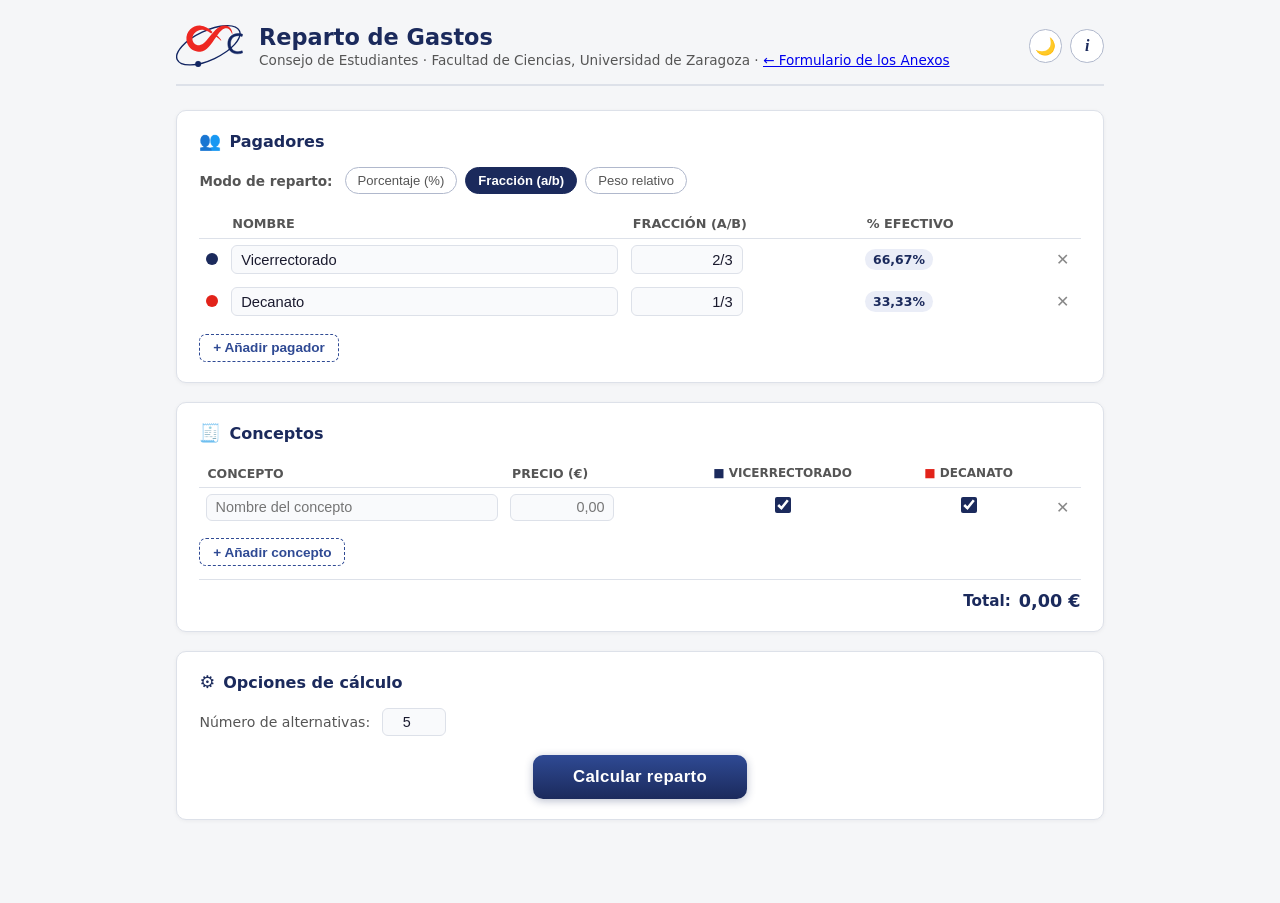
==== commit 03204be5: "Anexo 4 con tantas filas como facturas; reparto actualizado con logo pequeño; favicon" ====
--- a/reparto/index.html
+++ b/reparto/index.html
@@ -4,22 +4,92 @@
 <meta charset="UTF-8">
 <meta name="viewport" content="width=device-width, initial-scale=1.0">
 <title>Reparto de gastos · Consejo de Estudiantes de Ciencias</title>
+<link rel="icon" type="image/x-icon" href="favicon.ico">
+<script>
+(function () {
+  try {
+    var saved = localStorage.getItem("reparto_gastos_theme");
+    var theme = saved || (window.matchMedia && window.matchMedia("(prefers-color-scheme: dark)").matches ? "dark" : "light");
+    document.documentElement.setAttribute("data-theme", theme);
+  } catch (e) {}
+})();
+</script>
 <style>
 /* ── Reset & base ───────────────────────────────────────── */
 *, *::before, *::after { box-sizing: border-box; margin: 0; padding: 0; }
 :root {
+  color-scheme: light;
   --navy: #1b2a5c;
+  --navy-fg: #1b2a5c;
   --navy-light: #2f4a94;
   --navy-tint: #eaedf7;
   --red: #e2231a;
   --red-tint: #fdeceb;
+  --success: #1e8449;
+  --success-fg: #1a6b38;
+  --success-tint: #d5f5e3;
+  --success-border: #b7e8ca;
+  --warning: #b85c00;
+  --warning-tint: #fff3e0;
+  --danger: #c0392b;
+  --danger-tint: #fde8e8;
+  --danger-border: #f5b7b1;
+
+  --bg: #f5f6f8;
+  --surface: #ffffff;
+  --surface-alt: #f9fafc;
+  --surface-2: #f0f2f8;
+  --border: #dde1e9;
+  --border-strong: #b0b8cc;
+  --track: #eeeeee;
+  --text: #1a1a2e;
+  --text-secondary: #555555;
+  --text-faint: #888888;
+  --shadow-sm: rgba(15, 20, 40, .05);
+  --overlay: rgba(20, 24, 40, .45);
+
+  --ease-out: cubic-bezier(0.23, 1, 0.32, 1);
+  --ease-in-out: cubic-bezier(0.77, 0, 0.175, 1);
+}
+:root[data-theme="dark"] {
+  color-scheme: dark;
+  --navy-fg: #93a8f0;
+  --navy-light: #5776d6;
+  --navy-tint: rgba(124, 147, 232, .16);
+  --red-tint: rgba(255, 84, 73, .14);
+  --success: #37c47c;
+  --success-fg: #7fe3ac;
+  --success-tint: rgba(55, 196, 124, .16);
+  --success-border: rgba(55, 196, 124, .35);
+  --warning: #e0954a;
+  --warning-tint: rgba(224, 149, 74, .16);
+  --danger: #ff6f61;
+  --danger-tint: rgba(255, 111, 97, .14);
+  --danger-border: rgba(255, 111, 97, .38);
+
+  --bg: #11162a;
+  --surface: #1a2038;
+  --surface-alt: #212a47;
+  --surface-2: #232c4c;
+  --border: #2d3559;
+  --border-strong: #3d4870;
+  --track: #2b3355;
+  --text: #e7e9f4;
+  --text-secondary: #aab2d1;
+  --text-faint: #7d86ac;
+  --shadow-sm: rgba(0, 0, 0, .35);
+  --overlay: rgba(4, 6, 14, .65);
+}
+@media (prefers-reduced-motion: reduce) {
+  * { animation-duration: 0.01ms !important; transition-duration: 0.01ms !important; }
 }
 body {
   font-family: system-ui, -apple-system, "Segoe UI", sans-serif;
   font-size: 15px;
-  background: #f5f6f8;
-  color: #1a1a2e;
+  background: var(--bg);
+  color: var(--text);
   min-height: 100vh;
+  transition: background 180ms var(--ease-out), color 180ms var(--ease-out);
 }
 h1, h2, h3 { font-weight: 700; }
 button { cursor: pointer; }
@@ -29,45 +99,47 @@
 header {
   display: flex; align-items: center; gap: 1rem;
   margin-bottom: 1.5rem; padding-bottom: 1rem;
-  border-bottom: 2px solid #d0d3dc;
-}
-header h1 { font-size: 1.4rem; color: var(--navy); }
-header .subtitle { font-size: .85rem; color: #666; margin-top: .15rem; }
-.intro { margin: 0 0 1rem; font-size: .92rem; color: #444; max-width: 70ch; }
-.logo-mark {
-  width: 42px; height: 42px;
-  position: relative;
+  border-bottom: 2px solid var(--border);
+}
+header h1 { font-size: 1.4rem; color: var(--navy-fg); }
+header .subtitle { font-size: .85rem; color: var(--text-secondary); margin-top: .15rem; }
+.logo-mark { height: 42px; width: auto; flex-shrink: 0; }
+.logo-oscuro { display: none; }
+:root[data-theme="dark"] .logo-claro { display: none; }
+:root[data-theme="dark"] .logo-oscuro { display: inline; }
+.header-text { flex: 1; min-width: 0; }
+.header-actions { display: flex; align-items: center; gap: .5rem; flex-shrink: 0; }
+
+/* ── Icon buttons (info, theme toggle) ─────────────────────── */
+.icon-btn {
   flex-shrink: 0;
-}
-.logo-mark::before {
-  content: "";
-  position: absolute; inset: 0;
-  border: 6px solid var(--red);
+  width: 2.1rem; height: 2.1rem;
   border-radius: 50%;
-  border-right-color: transparent;
-  border-bottom-color: transparent;
-  transform: rotate(-45deg);
-}
-.logo-mark::after {
-  content: "";
-  position: absolute; bottom: 1px; right: 1px;
-  width: 8px; height: 8px;
-  border-radius: 50%;
-  background: var(--navy);
-}
+  border: 1.5px solid var(--border-strong);
+  background: var(--surface);
+  color: var(--navy-fg);
+  font-size: 1rem; font-weight: 700;
+  display: flex; align-items: center; justify-content: center;
+  transition: transform 130ms var(--ease-out), background 130ms var(--ease-out), border-color 130ms var(--ease-out);
+}
+.icon-btn:hover { background: var(--navy-tint); border-color: var(--navy-light); }
+.icon-btn:active { transform: scale(0.93); }
+.info-btn { font-style: italic; font-family: Georgia, "Times New Roman", serif; }
+.theme-toggle-btn { font-size: 1.05rem; }
 
 /* ── Sections ───────────────────────────────────────────── */
 .section {
-  background: #fff;
-  border: 1px solid #dde1e9;
+  background: var(--surface);
+  border: 1px solid var(--border);
   border-radius: 10px;
   padding: 1.25rem 1.4rem;
   margin-bottom: 1.2rem;
-  box-shadow: 0 1px 4px rgba(0,0,0,.05);
+  box-shadow: 0 1px 4px var(--shadow-sm);
+  transition: background 180ms var(--ease-out), border-color 180ms var(--ease-out);
 }
 .section-title {
   font-size: 1rem; font-weight: 700;
-  color: var(--navy);
+  color: var(--navy-fg);
   margin-bottom: 1rem;
   display: flex; align-items: center; gap: .5rem;
 }
@@ -78,14 +150,14 @@
   display: flex; align-items: center; gap: .5rem;
   margin-bottom: 1rem; flex-wrap: wrap;
 }
-.split-mode-bar label { font-size: .85rem; font-weight: 600; color: #555; margin-right: .25rem; }
+.split-mode-bar label { font-size: .85rem; font-weight: 600; color: var(--text-secondary); margin-right: .25rem; }
 .mode-btn {
   padding: .3rem .75rem;
-  border: 1.5px solid #b0b8cc;
+  border: 1.5px solid var(--border-strong);
   border-radius: 20px;
-  background: #fff;
+  background: var(--surface);
   font-size: .82rem;
-  color: #444;
+  color: var(--text-secondary);
   transition: all .15s;
 }
 .mode-btn.active {
@@ -101,30 +173,31 @@
 #payers-table th {
   text-align: left;
   font-size: .8rem; font-weight: 700; text-transform: uppercase;
-  color: #666; padding: .4rem .5rem;
-  border-bottom: 1.5px solid #dde1e9;
+  color: var(--text-secondary); padding: .4rem .5rem;
+  border-bottom: 1.5px solid var(--border);
 }
 #payers-table td { padding: .4rem .4rem; vertical-align: middle; }
 .payer-name-input {
   width: 100%;
-  border: 1px solid #d0d5e0;
+  border: 1px solid var(--border);
   border-radius: 6px;
   padding: .35rem .6rem;
   font-size: .92rem;
-  color: #1a1a2e;
-  background: #f9fafc;
-}
-.payer-name-input:focus { outline: none; border-color: var(--navy-light); background: #fff; }
+  color: var(--text);
+  background: var(--surface-alt);
+}
+.payer-name-input:focus { outline: none; border-color: var(--navy-light); background: var(--surface); }
 .payer-share-input {
   width: 7rem;
-  border: 1px solid #d0d5e0;
+  border: 1px solid var(--border);
   border-radius: 6px;
   padding: .35rem .6rem;
   font-size: .92rem;
   text-align: right;
-  background: #f9fafc;
-}
-.payer-share-input:focus { outline: none; border-color: var(--navy-light); background: #fff; }
+  color: var(--text);
+  background: var(--surface-alt);
+}
+.payer-share-input:focus { outline: none; border-color: var(--navy-light); background: var(--surface); }
 .pct-badge {
   display: inline-block;
   min-width: 3.5rem; text-align: center;
@@ -132,10 +205,10 @@
   padding: .2rem .5rem;
   border-radius: 12px;
   background: var(--navy-tint);
-  color: var(--navy);
-}
-.pct-badge.warn { background: #fff3e0; color: #b85c00; }
-.pct-badge.error { background: #fde8e8; color: #c0392b; }
+  color: var(--navy-fg);
+}
+.pct-badge.warn { background: var(--warning-tint); color: var(--warning); }
+.pct-badge.error { background: var(--danger-tint); color: var(--danger); }
 .color-dot {
   width: 12px; height: 12px;
   border-radius: 50%;
@@ -146,11 +219,11 @@
 /* ── Btn small ──────────────────────────────────────────── */
 .btn-icon {
   background: none; border: none;
-  color: #888; font-size: 1rem;
+  color: var(--text-faint); font-size: 1rem;
   padding: .2rem .35rem; border-radius: 5px;
   transition: color .15s, background .15s;
 }
-.btn-icon:hover { color: #c0392b; background: #fde8e8; }
+.btn-icon:hover { color: var(--danger); background: var(--danger-tint); }
 
 /* ── Items table ────────────────────────────────────────── */
 #items-wrap { overflow-x: auto; }
@@ -158,30 +231,32 @@
 #items-table th {
   text-align: left;
   font-size: .78rem; font-weight: 700; text-transform: uppercase;
-  color: #666; padding: .4rem .5rem;
-  border-bottom: 1.5px solid #dde1e9;
+  color: var(--text-secondary); padding: .4rem .5rem;
+  border-bottom: 1.5px solid var(--border);
   white-space: nowrap;
 }
 #items-table td { padding: .35rem .4rem; vertical-align: middle; }
 .item-name-input {
   width: 100%; min-width: 140px;
-  border: 1px solid #d0d5e0;
+  border: 1px solid var(--border);
   border-radius: 6px;
   padding: .3rem .55rem;
   font-size: .9rem;
-  background: #f9fafc;
-}
-.item-name-input:focus { outline: none; border-color: var(--navy-light); background: #fff; }
+  color: var(--text);
+  background: var(--surface-alt);
+}
+.item-name-input:focus { outline: none; border-color: var(--navy-light); background: var(--surface); }
 .item-price-input {
   width: 6.5rem;
-  border: 1px solid #d0d5e0;
+  border: 1px solid var(--border);
   border-radius: 6px;
   padding: .3rem .55rem;
   font-size: .9rem;
   text-align: right;
-  background: #f9fafc;
-}
-.item-price-input:focus { outline: none; border-color: var(--navy-light); background: #fff; }
+  color: var(--text);
+  background: var(--surface-alt);
+}
+.item-price-input:focus { outline: none; border-color: var(--navy-light); background: var(--surface); }
 .elig-cb { width: 16px; height: 16px; cursor: pointer; accent-color: var(--navy); }
 .elig-cell { text-align: center; }
 
@@ -191,9 +266,9 @@
   display: flex; justify-content: flex-end; align-items: center;
   gap: .5rem;
   font-size: .95rem; font-weight: 700;
-  color: var(--navy);
+  color: var(--navy-fg);
   padding-top: .7rem;
-  border-top: 1.5px solid #dde1e9;
+  border-top: 1.5px solid var(--border);
 }
 #total-bar .total-val { font-size: 1.1rem; }
 
@@ -214,20 +289,21 @@
 .options-row {
   display: flex; align-items: center; gap: .75rem;
   margin-top: .5rem;
-  font-size: .88rem; color: #555;
+  font-size: .88rem; color: var(--text-secondary);
 }
 .options-row input[type=number] {
   width: 4rem;
-  border: 1px solid #d0d5e0; border-radius: 6px;
+  border: 1px solid var(--border); border-radius: 6px;
   padding: .3rem .5rem; text-align: center;
-  font-size: .9rem; background: #f9fafc;
+  color: var(--text);
+  font-size: .9rem; background: var(--surface-alt);
 }
 
 /* ── Calcular button ────────────────────────────────────── */
 #calc-btn {
   display: block;
   margin: 1.2rem auto 0;
-  background: linear-gradient(135deg, var(--navy) 0%, var(--red) 100%);
+  background: linear-gradient(180deg, var(--navy-light) 0%, var(--navy) 100%);
   color: #fff;
   border: none;
   border-radius: 10px;
@@ -243,12 +319,12 @@
 /* ── Errors ─────────────────────────────────────────────── */
 #errors {
   margin-top: 1rem;
-  background: #fde8e8;
-  border: 1px solid #f5b7b1;
+  background: var(--danger-tint);
+  border: 1px solid var(--danger-border);
   border-radius: 8px;
   padding: .7rem 1rem;
   font-size: .88rem;
-  color: #922b21;
+  color: var(--danger);
 }
 #errors ul { padding-left: 1.2rem; margin-top: .3rem; }
 
@@ -258,53 +334,53 @@
   display: flex; align-items: center; justify-content: space-between;
   margin-bottom: 1rem; flex-wrap: wrap; gap: .5rem;
 }
-#results-header h2 { font-size: 1.1rem; color: var(--navy); }
+#results-header h2 { font-size: 1.1rem; color: var(--navy-fg); }
 .results-actions { display: flex; gap: .5rem; flex-wrap: wrap; }
 .btn-action {
-  background: #fff;
-  border: 1.5px solid #bbc5da;
+  background: var(--surface);
+  border: 1.5px solid var(--border-strong);
   border-radius: 8px;
   padding: .35rem .85rem;
   font-size: .83rem; font-weight: 600;
-  color: #444;
+  color: var(--text-secondary);
   transition: all .15s;
 }
 .btn-action:hover { background: var(--navy-tint); border-color: var(--navy-light); }
-.btn-danger { border-color: #f5b7b1; color: #c0392b; }
-.btn-danger:hover { background: #fde8e8; border-color: #e74c3c; }
+.btn-danger { border-color: var(--danger-border); color: var(--danger); }
+.btn-danger:hover { background: var(--danger-tint); border-color: var(--danger); }
 
 /* ── Selection bar ──────────────────────────────────────────── */
 .selection-bar {
   display: flex; align-items: center; gap: .5rem;
   margin-bottom: 1rem;
-  font-size: .85rem; color: #555;
+  font-size: .85rem; color: var(--text-secondary);
   flex-wrap: wrap;
 }
 .btn-chip {
-  background: #fff;
-  border: 1.5px solid #bbc5da;
+  background: var(--surface);
+  border: 1.5px solid var(--border-strong);
   border-radius: 20px;
   padding: .2rem .75rem;
   font-size: .78rem; font-weight: 600;
-  color: var(--navy);
+  color: var(--navy-fg);
   transition: all .15s;
 }
 .btn-chip:hover { background: var(--navy-tint); border-color: var(--navy-light); }
-.selection-count { margin-left: auto; font-weight: 600; color: var(--navy); }
+.selection-count { margin-left: auto; font-weight: 600; color: var(--navy-fg); }
 
 /* ── Option card ─────────────────────────────────────────── */
 .option-card {
-  border: 1.5px solid #dde1e9;
+  border: 1.5px solid var(--border);
   border-radius: 10px;
   padding: 1rem 1.2rem;
   margin-bottom: 1rem;
-  background: #fff;
+  background: var(--surface);
   cursor: pointer;
-  transition: border-color .15s, box-shadow .15s;
+  transition: border-color .15s, box-shadow .15s, background .18s var(--ease-out);
 }
 .option-card:hover { border-color: var(--navy-light); box-shadow: 0 2px 8px rgba(27,42,92,.1); }
-.option-card.checked { border-color: var(--navy); box-shadow: 0 0 0 2px rgba(27,42,92,.18); }
-.option-card.best { border-color: #1e8449; }
+.option-card.checked { border-color: var(--navy-light); box-shadow: 0 0 0 2px rgba(27,42,92,.18); }
+.option-card.best { border-color: var(--success); }
 .option-card.best.checked { box-shadow: 0 0 0 2px rgba(30,132,73,.22); }
 
 .card-header {
@@ -315,22 +391,22 @@
 .card-check { width: 18px; height: 18px; cursor: pointer; accent-color: var(--navy); }
 .card-rank {
   font-weight: 800; font-size: 1rem;
-  color: var(--navy);
+  color: var(--navy-fg);
   background: var(--navy-tint);
   border-radius: 50%;
   width: 1.75rem; height: 1.75rem;
   display: flex; align-items: center; justify-content: center;
   flex-shrink: 0;
 }
-.option-card.best .card-rank { background: #d5f5e3; color: #1a6b38; }
+.option-card.best .card-rank { background: var(--success-tint); color: var(--success-fg); }
 .best-badge {
   font-size: .72rem; font-weight: 700; text-transform: uppercase;
-  background: #d5f5e3; color: #1a6b38;
+  background: var(--success-tint); color: var(--success-fg);
   padding: .15rem .5rem; border-radius: 20px;
 }
 .card-score {
   margin-left: auto;
-  font-size: .82rem; color: #777;
+  font-size: .82rem; color: var(--text-faint);
 }
 .payer-rows { display: flex; flex-direction: column; gap: .5rem; }
 .payer-row {
@@ -340,57 +416,145 @@
   align-items: start;
   font-size: .88rem;
 }
-.payer-row-name { font-weight: 700; color: #1a1a2e; }
-.payer-row-total { font-weight: 700; color: var(--navy); text-align: right; }
-.payer-row-target { color: #888; font-size: .8rem; text-align: right; }
+.payer-row-name { font-weight: 700; color: var(--text); }
+.payer-row-total { font-weight: 700; color: var(--navy-fg); text-align: right; }
+.payer-row-target { color: var(--text-faint); font-size: .8rem; text-align: right; }
 .payer-row-dev { font-size: .8rem; font-weight: 600; }
-.dev-ok { color: #1e8449; }
-.dev-warn { color: #b85c00; }
-.dev-bad { color: #c0392b; }
+.dev-ok { color: var(--success); }
+.dev-warn { color: var(--warning); }
+.dev-bad { color: var(--danger); }
 .item-tags { display: flex; flex-wrap: wrap; gap: .3rem; margin-top: .2rem; }
 .item-tag {
   font-size: .75rem;
-  background: #f0f2f8;
-  border: 1px solid #d8dce8;
+  background: var(--surface-2);
+  border: 1px solid var(--border);
   border-radius: 5px;
   padding: .1rem .4rem;
-  color: #444;
+  color: var(--text-secondary);
 }
 
 /* ── Progress bar inside card ─────────────────────────────── */
 .payer-bar-wrap { margin-top: .6rem; }
 .payer-bar-row { display: flex; align-items: center; gap: .4rem; margin-bottom: .3rem; font-size: .78rem; }
 .payer-bar-label { width: 8rem; white-space: nowrap; overflow: hidden; text-overflow: ellipsis; font-weight: 600; }
-.bar-track { flex: 1; height: 8px; background: #eee; border-radius: 4px; overflow: hidden; }
+.bar-track { flex: 1; height: 8px; background: var(--track); border-radius: 4px; overflow: hidden; }
 .bar-fill { height: 100%; border-radius: 4px; transition: width .3s; }
-.bar-vals { font-size: .78rem; color: #555; white-space: nowrap; }
+.bar-vals { font-size: .78rem; color: var(--text-secondary); white-space: nowrap; }
 
 /* ── Print ───────────────────────────────────────────────── */
 @media print {
+  :root, :root[data-theme="dark"] {
+    --bg: #fff; --surface: #fff; --surface-alt: #fff; --surface-2: #fff;
+    --text: #1a1a2e; --text-secondary: #444; --text-faint: #888;
+    --border: #ccc; --border-strong: #999; --navy-fg: #1b2a5c; --navy-tint: #eaedf7;
+  }
   body { background: #fff; }
   #controls, .add-row-btn, #calc-btn, .results-actions, .btn-icon,
-  .selection-bar, .card-check-wrap,
+  .selection-bar, .card-check-wrap, .header-actions,
   .option-card:not(.checked), #errors { display: none !important; }
   .option-card.checked { border: 1px solid #ccc; box-shadow: none; break-inside: avoid; }
   #app { padding: 0; max-width: 100%; }
   .section { box-shadow: none; border: 1px solid #ccc; }
+}
+
+/* ── Info modal ─────────────────────────────────────────── */
+#info-overlay {
+  position: fixed; inset: 0;
+  background: var(--overlay);
+  display: flex; align-items: center; justify-content: center;
+  padding: 1.25rem;
+  z-index: 100;
+  opacity: 0;
+  transition: opacity 180ms var(--ease-out);
+}
+#info-overlay[hidden] { display: none; }
+#info-overlay.is-open { opacity: 1; }
+
+#info-modal {
+  background: var(--surface);
+  border-radius: 14px;
+  max-width: 560px; width: 100%;
+  max-height: min(80vh, 640px);
+  display: flex; flex-direction: column;
+  box-shadow: 0 20px 60px rgba(15, 20, 40, .3);
+  transform: scale(.95) translateY(6px);
+  opacity: 0;
+  transition: transform 200ms var(--ease-out), opacity 200ms var(--ease-out), background 180ms var(--ease-out);
+}
+#info-overlay.is-open #info-modal { transform: scale(1) translateY(0); opacity: 1; }
+
+#info-modal-header {
+  display: flex; align-items: center; justify-content: space-between;
+  padding: 1.1rem 1.3rem;
+  border-bottom: 1px solid var(--border);
+  flex-shrink: 0;
+}
+#info-modal-header h2 { font-size: 1.05rem; color: var(--navy-fg); }
+#info-modal-close {
+  width: 1.9rem; height: 1.9rem;
+  border-radius: 50%;
+  border: none;
+  background: none;
+  color: var(--text-faint);
+  font-size: 1.1rem;
+  display: flex; align-items: center; justify-content: center;
+  transition: background 130ms var(--ease-out), color 130ms var(--ease-out), transform 130ms var(--ease-out);
+}
+#info-modal-close:hover { background: var(--danger-tint); color: var(--danger); }
+#info-modal-close:active { transform: scale(0.9); }
+
+#info-modal-body {
+  padding: 1.1rem 1.3rem 1.4rem;
+  overflow-y: auto;
+  font-size: .9rem;
+  line-height: 1.55;
+  color: var(--text-secondary);
+}
+#info-modal-body h3 {
+  font-size: .82rem; text-transform: uppercase; letter-spacing: .03em;
+  color: var(--navy-fg); margin: 1.1rem 0 .4rem;
+}
+#info-modal-body h3:first-child { margin-top: 0; }
+#info-modal-body p { margin-bottom: .5rem; }
+#info-modal-body ul { padding-left: 1.15rem; margin-bottom: .5rem; }
+#info-modal-body li { margin-bottom: .3rem; }
+#info-modal-body strong { color: var(--text); }
+.info-privacy-box {
+  background: var(--success-tint);
+  border: 1px solid var(--success-border);
+  border-radius: 10px;
+  padding: .8rem 1rem;
+  margin: .5rem 0 1rem;
+}
+.info-privacy-box h3 { color: var(--success-fg); margin-top: 0; }
+.info-privacy-box p:last-child { margin-bottom: 0; }
+.info-vibe-box {
+  background: var(--bg);
+  border: 1px solid var(--border);
+  border-radius: 10px;
+  padding: .7rem 1rem;
+  font-size: .84rem; color: var(--text-secondary);
+}
+.info-vibe-box strong { color: var(--text); }
+
+@media (prefers-reduced-motion: reduce) {
+  #info-modal { transform: none; }
 }
 </style>
 </head>
 <body>
 <div id="app">
   <header>
-    <div class="logo-mark"></div>
-    <div>
+    <img class="logo-mark logo-claro" src="logo_consejo_mini.svg" alt="Consejo de Estudiantes de Ciencias"><img class="logo-mark logo-oscuro" src="logo_consejo_mini_blanco.svg" alt="">
+    <div class="header-text">
       <h1>Reparto de Gastos</h1>
       <div class="subtitle">Consejo de Estudiantes · Facultad de Ciencias, Universidad de Zaragoza · <a href="../">← Formulario de los Anexos</a></div>
     </div>
+    <div class="header-actions">
+      <button class="icon-btn theme-toggle-btn" id="theme-toggle-btn" type="button" aria-pressed="false" title="Cambiar a modo oscuro">🌙</button>
+      <button class="icon-btn info-btn" id="info-open-btn" type="button" aria-haspopup="dialog" aria-controls="info-modal" title="Cómo funciona y privacidad">i</button>
+    </div>
   </header>
-
-  <p class="intro">Reparte las facturas de una actividad entre quienes la pagan (por defecto, 2/3 el Vicerrectorado y 1/3 el Vicedecanato),
-    de forma que cada factura vaya entera a un solo pagador y las partes se acerquen lo más posible a la proporción.
-    Así se sabe qué facturas van en el Anexo 4 del Vicerrectorado y cuáles en la carta al Decanato.
-    Los datos se quedan en este navegador.</p>
 
   <!-- ── PAGADORES ── -->
   <div class="section">
@@ -416,7 +580,7 @@
       <tbody id="payers-body"></tbody>
     </table>
     <button class="add-row-btn" id="add-payer-btn">+ Añadir pagador</button>
-    <div id="pct-sum-warn" style="margin-top:.5rem; font-size:.82rem; color:#b85c00; display:none;"></div>
+    <div id="pct-sum-warn" style="margin-top:.5rem; font-size:.82rem; color:var(--warning); display:none;"></div>
   </div>
 
   <!-- ── CONCEPTOS ── -->
@@ -473,6 +637,38 @@
   </div>
 </div><!-- #app -->
 
+<!-- ── Info modal ── -->
+<div id="info-overlay" hidden>
+  <div id="info-modal" role="dialog" aria-modal="true" aria-labelledby="info-modal-title">
+    <div id="info-modal-header">
+      <h2 id="info-modal-title">ⓘ Sobre esta herramienta</h2>
+      <button id="info-modal-close" type="button" aria-label="Cerrar">✕</button>
+    </div>
+    <div id="info-modal-body">
+      <h3>Qué es</h3>
+      <p>Reparte el coste de una lista de conceptos (facturas, materiales, actividades…) entre varios pagadores, según el porcentaje, fracción o peso que le corresponda a cada uno. Calcula varias alternativas y elige la que mejor se ajuste a los objetivos de reparto.</p>
+
+      <h3>Cómo se usa</h3>
+      <ul>
+        <li><strong>Pagadores:</strong> añade quién paga y su parte, en porcentaje (%), fracción (a/b) o peso relativo.</li>
+        <li><strong>Conceptos:</strong> añade cada gasto con su precio. Puedes marcar qué pagadores son elegibles para cada concepto.</li>
+        <li><strong>Calcular reparto:</strong> genera varias alternativas de asignación y muestra cuál se ajusta mejor a los porcentajes objetivo.</li>
+        <li><strong>Exportar / imprimir:</strong> selecciona una o varias alternativas y expórtalas a CSV o imprímelas.</li>
+      </ul>
+
+      <div class="info-privacy-box">
+        <h3>🔒 Privacidad de los datos</h3>
+        <p><strong>Ningún dato sale de tu navegador.</strong> Esta herramienta no tiene servidor: todos los cálculos se hacen localmente en tu dispositivo y nada se envía por internet. Lo que escribas se guarda solo en este navegador (<code>localStorage</code>), nunca en un servidor externo.</p>
+        <p>Funciona sin conexión y puedes <strong>descargar este archivo HTML</strong> y abrirlo directamente en tu ordenador para usarlo completamente offline, sin depender de esta página.</p>
+      </div>
+
+      <div class="info-vibe-box">
+        <strong>Nota:</strong> esta herramienta está «vibe-coded» (creada con ayuda de IA, de forma rápida e informal). Es útil como apoyo, pero conviene revisar los resultados antes de darlos por definitivos.
+      </div>
+    </div>
+  </div>
+</div>
+
 <script>
 "use strict";
 
@@ -484,7 +680,7 @@
 
 // ── State ────────────────────────────────────────────────────────────────────
 let state = {
-  mode: "frac",          // "pct" | "frac" | "peso"
+  mode: "frac",           // "pct" | "frac" | "peso"
   payers: [
     { id: uid(), name: "Vicerrectorado", share: "2/3" },
     { id: uid(), name: "Decanato",       share: "1/3" },
@@ -1106,7 +1302,7 @@
   rb.innerHTML = "";
 
   if (res.options.length === 0) {
-    rb.innerHTML = "<p style='color:#888'>No se encontraron soluciones.</p>";
+    rb.innerHTML = "<p style='color:var(--text-faint)'>No se encontraron soluciones.</p>";
     updateSelectionCount();
     return;
   }
@@ -1139,7 +1335,7 @@
           <span class="color-dot" style="background:${color};margin-top:3px"></span>
           <span class="payer-row-name">${esc(state.payers[pi].name)}</span>
           <span class="payer-row-total">${fmt(tot)}</span>
-          <div><div class="item-tags">${itemTags || '<span class="item-tag" style="color:#aaa">—</span>'}</div></div>
+          <div><div class="item-tags">${itemTags || '<span class="item-tag" style="color:var(--text-faint)">—</span>'}</div></div>
           <span class="payer-row-dev ${devClass}">${devSign}${fmtN(devEur)} € (${devSign}${fmtN(devPct)}%)</span>
         </div>
       `;
@@ -1154,7 +1350,7 @@
         <div class="payer-bar-row">
           <span class="payer-bar-label">${esc(state.payers[pi].name)}</span>
           <div class="bar-track"><div class="bar-fill" style="width:${pct.toFixed(1)}%;background:${color}"></div></div>
-          <span class="bar-vals">${fmtN(pct)}% <span style="color:#aaa">(objetivo: ${fmtN(targetPct)}%)</span></span>
+          <span class="bar-vals">${fmtN(pct)}% <span style="color:var(--text-faint)">(objetivo: ${fmtN(targetPct)}%)</span></span>
         </div>
       `;
     }).join("");
@@ -1276,7 +1472,7 @@
 // ── Reset ─────────────────────────────────────────────────────────────────────
 el("reset-btn").onclick = () => {
   if (!confirm("¿Reiniciar todos los datos? Esta acción no se puede deshacer.")) return;
-  try { localStorage.removeItem(STORAGE_KEY); } catch(e) {}
+  localStorage.removeItem(STORAGE_KEY);
   state = {
     mode: "frac",
     payers: [
@@ -1307,7 +1503,60 @@
     .replace(/"/g,"&quot;");
 }
 
+// ── Theme (light/dark) ──────────────────────────────────────────────────────
+const THEME_KEY = "reparto_gastos_theme";
+
+function applyTheme(theme) {
+  document.documentElement.setAttribute("data-theme", theme);
+  const btn = el("theme-toggle-btn");
+  const isDark = theme === "dark";
+  btn.textContent = isDark ? "☀️" : "🌙";
+  btn.title = isDark ? "Cambiar a modo claro" : "Cambiar a modo oscuro";
+  btn.setAttribute("aria-pressed", String(isDark));
+}
+
+el("theme-toggle-btn").onclick = () => {
+  const current = document.documentElement.getAttribute("data-theme") === "dark" ? "dark" : "light";
+  const next = current === "dark" ? "light" : "dark";
+  applyTheme(next);
+  try { localStorage.setItem(THEME_KEY, next); } catch (e) {}
+};
+
+// ── Info modal ───────────────────────────────────────────────────────────────
+let infoLastFocused = null;
+
+function openInfoModal() {
+  infoLastFocused = document.activeElement;
+  const overlay = el("info-overlay");
+  overlay.hidden = false;
+  // Force layout so the entering transition plays, then flip the class.
+  requestAnimationFrame(() => overlay.classList.add("is-open"));
+  document.addEventListener("keydown", onInfoKeydown);
+  el("info-modal-close").focus();
+}
+
+function closeInfoModal() {
+  const overlay = el("info-overlay");
+  overlay.classList.remove("is-open");
+  document.removeEventListener("keydown", onInfoKeydown);
+  const done = () => { overlay.hidden = true; };
+  const modal = el("info-modal");
+  modal.addEventListener("transitionend", done, { once: true });
+  if (infoLastFocused && infoLastFocused.focus) infoLastFocused.focus();
+}
+
+function onInfoKeydown(e) {
+  if (e.key === "Escape") closeInfoModal();
+}
+
+el("info-open-btn").onclick = openInfoModal;
+el("info-modal-close").onclick = closeInfoModal;
+el("info-overlay").addEventListener("click", (e) => {
+  if (e.target.id === "info-overlay") closeInfoModal();
+});
+
 // ── Init ──────────────────────────────────────────────────────────────────────
+applyTheme(document.documentElement.getAttribute("data-theme") === "dark" ? "dark" : "light");
 loadState();
 el("n-opts").value = state.nOpts;
 // Sync mode buttons
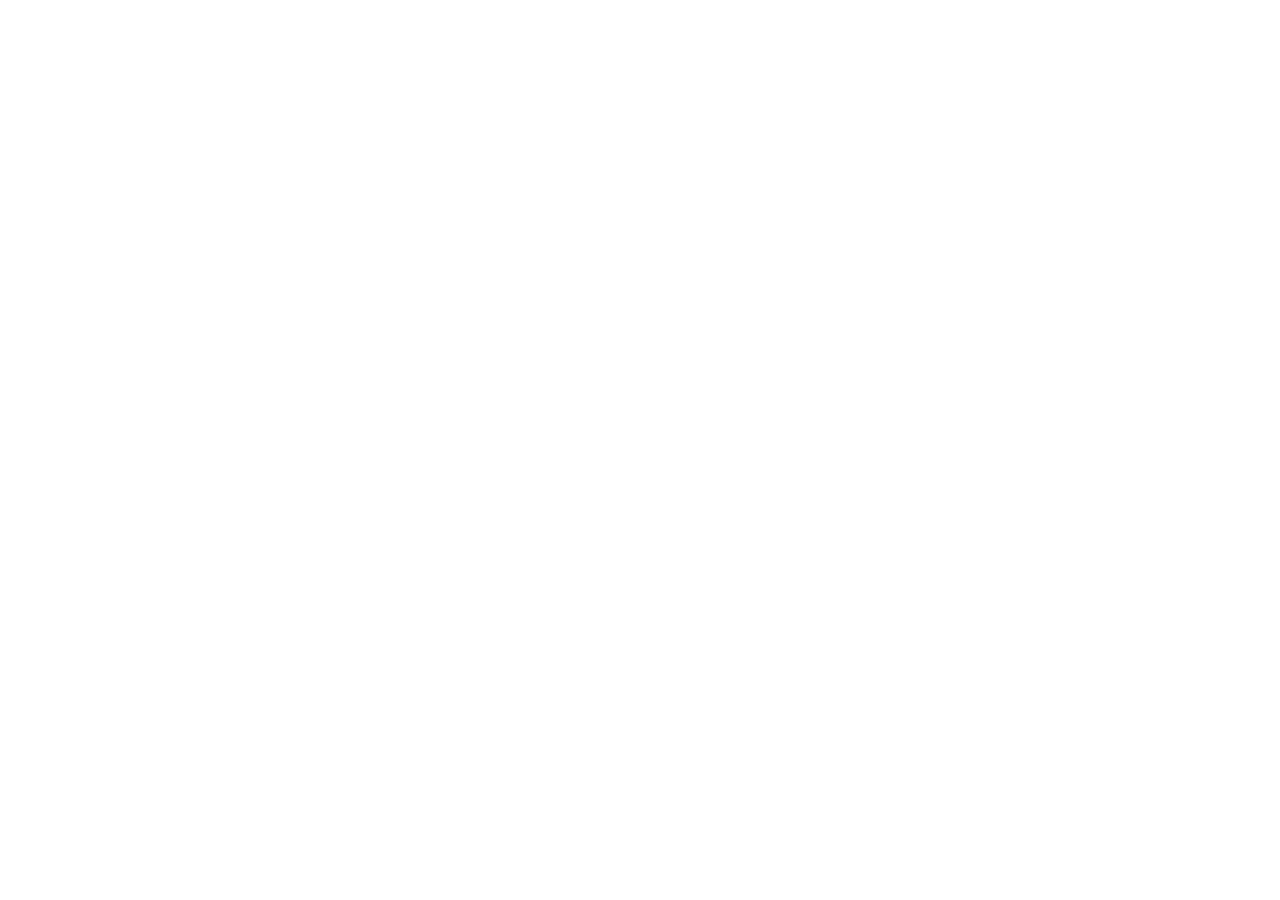
==== commit 33917daa: "La herramienta de reparto pasa a cienzdel/reparto-gastos-ciencias (fork); reparto/ redirige" ====
--- a/reparto/index.html
+++ b/reparto/index.html
@@ -1,1570 +1,15 @@
-<!DOCTYPE html>
+<!doctype html>
 <html lang="es">
 <head>
-<meta charset="UTF-8">
-<meta name="viewport" content="width=device-width, initial-scale=1.0">
+<meta charset="utf-8">
+<meta name="viewport" content="width=device-width, initial-scale=1">
 <title>Reparto de gastos · Consejo de Estudiantes de Ciencias</title>
-<link rel="icon" type="image/x-icon" href="favicon.ico">
-<script>
-(function () {
-  try {
-    var saved = localStorage.getItem("reparto_gastos_theme");
-    var theme = saved || (window.matchMedia && window.matchMedia("(prefers-color-scheme: dark)").matches ? "dark" : "light");
-    document.documentElement.setAttribute("data-theme", theme);
-  } catch (e) {}
-})();
-</script>
-<style>
-/* ── Reset & base ───────────────────────────────────────── */
-*, *::before, *::after { box-sizing: border-box; margin: 0; padding: 0; }
-:root {
-  color-scheme: light;
-  --navy: #1b2a5c;
-  --navy-fg: #1b2a5c;
-  --navy-light: #2f4a94;
-  --navy-tint: #eaedf7;
-  --red: #e2231a;
-  --red-tint: #fdeceb;
-  --success: #1e8449;
-  --success-fg: #1a6b38;
-  --success-tint: #d5f5e3;
-  --success-border: #b7e8ca;
-  --warning: #b85c00;
-  --warning-tint: #fff3e0;
-  --danger: #c0392b;
-  --danger-tint: #fde8e8;
-  --danger-border: #f5b7b1;
-
-  --bg: #f5f6f8;
-  --surface: #ffffff;
-  --surface-alt: #f9fafc;
-  --surface-2: #f0f2f8;
-  --border: #dde1e9;
-  --border-strong: #b0b8cc;
-  --track: #eeeeee;
-  --text: #1a1a2e;
-  --text-secondary: #555555;
-  --text-faint: #888888;
-  --shadow-sm: rgba(15, 20, 40, .05);
-  --overlay: rgba(20, 24, 40, .45);
-
-  --ease-out: cubic-bezier(0.23, 1, 0.32, 1);
-  --ease-in-out: cubic-bezier(0.77, 0, 0.175, 1);
-}
-:root[data-theme="dark"] {
-  color-scheme: dark;
-  --navy-fg: #93a8f0;
-  --navy-light: #5776d6;
-  --navy-tint: rgba(124, 147, 232, .16);
-  --red-tint: rgba(255, 84, 73, .14);
-  --success: #37c47c;
-  --success-fg: #7fe3ac;
-  --success-tint: rgba(55, 196, 124, .16);
-  --success-border: rgba(55, 196, 124, .35);
-  --warning: #e0954a;
-  --warning-tint: rgba(224, 149, 74, .16);
-  --danger: #ff6f61;
-  --danger-tint: rgba(255, 111, 97, .14);
-  --danger-border: rgba(255, 111, 97, .38);
-
-  --bg: #11162a;
-  --surface: #1a2038;
-  --surface-alt: #212a47;
-  --surface-2: #232c4c;
-  --border: #2d3559;
-  --border-strong: #3d4870;
-  --track: #2b3355;
-  --text: #e7e9f4;
-  --text-secondary: #aab2d1;
-  --text-faint: #7d86ac;
-  --shadow-sm: rgba(0, 0, 0, .35);
-  --overlay: rgba(4, 6, 14, .65);
-}
-@media (prefers-reduced-motion: reduce) {
-  * { animation-duration: 0.01ms !important; transition-duration: 0.01ms !important; }
-}
-body {
-  font-family: system-ui, -apple-system, "Segoe UI", sans-serif;
-  font-size: 15px;
-  background: var(--bg);
-  color: var(--text);
-  min-height: 100vh;
-  transition: background 180ms var(--ease-out), color 180ms var(--ease-out);
-}
-h1, h2, h3 { font-weight: 700; }
-button { cursor: pointer; }
-
-/* ── Layout ─────────────────────────────────────────────── */
-#app { max-width: 960px; margin: 0 auto; padding: 1.5rem 1rem 4rem; }
-header {
-  display: flex; align-items: center; gap: 1rem;
-  margin-bottom: 1.5rem; padding-bottom: 1rem;
-  border-bottom: 2px solid var(--border);
-}
-header h1 { font-size: 1.4rem; color: var(--navy-fg); }
-header .subtitle { font-size: .85rem; color: var(--text-secondary); margin-top: .15rem; }
-.logo-mark { height: 42px; width: auto; flex-shrink: 0; }
-.logo-oscuro { display: none; }
-:root[data-theme="dark"] .logo-claro { display: none; }
-:root[data-theme="dark"] .logo-oscuro { display: inline; }
-.header-text { flex: 1; min-width: 0; }
-.header-actions { display: flex; align-items: center; gap: .5rem; flex-shrink: 0; }
-
-/* ── Icon buttons (info, theme toggle) ─────────────────────── */
-.icon-btn {
-  flex-shrink: 0;
-  width: 2.1rem; height: 2.1rem;
-  border-radius: 50%;
-  border: 1.5px solid var(--border-strong);
-  background: var(--surface);
-  color: var(--navy-fg);
-  font-size: 1rem; font-weight: 700;
-  display: flex; align-items: center; justify-content: center;
-  transition: transform 130ms var(--ease-out), background 130ms var(--ease-out), border-color 130ms var(--ease-out);
-}
-.icon-btn:hover { background: var(--navy-tint); border-color: var(--navy-light); }
-.icon-btn:active { transform: scale(0.93); }
-.info-btn { font-style: italic; font-family: Georgia, "Times New Roman", serif; }
-.theme-toggle-btn { font-size: 1.05rem; }
-
-/* ── Sections ───────────────────────────────────────────── */
-.section {
-  background: var(--surface);
-  border: 1px solid var(--border);
-  border-radius: 10px;
-  padding: 1.25rem 1.4rem;
-  margin-bottom: 1.2rem;
-  box-shadow: 0 1px 4px var(--shadow-sm);
-  transition: background 180ms var(--ease-out), border-color 180ms var(--ease-out);
-}
-.section-title {
-  font-size: 1rem; font-weight: 700;
-  color: var(--navy-fg);
-  margin-bottom: 1rem;
-  display: flex; align-items: center; gap: .5rem;
-}
-.section-title .icon { font-size: 1.1rem; }
-
-/* ── Split mode selector ────────────────────────────────── */
-.split-mode-bar {
-  display: flex; align-items: center; gap: .5rem;
-  margin-bottom: 1rem; flex-wrap: wrap;
-}
-.split-mode-bar label { font-size: .85rem; font-weight: 600; color: var(--text-secondary); margin-right: .25rem; }
-.mode-btn {
-  padding: .3rem .75rem;
-  border: 1.5px solid var(--border-strong);
-  border-radius: 20px;
-  background: var(--surface);
-  font-size: .82rem;
-  color: var(--text-secondary);
-  transition: all .15s;
-}
-.mode-btn.active {
-  background: var(--navy);
-  border-color: var(--navy);
-  color: #fff;
-  font-weight: 700;
-}
-.mode-btn:hover:not(.active) { background: var(--red-tint); border-color: var(--red); }
-
-/* ── Payers table ───────────────────────────────────────── */
-#payers-table { width: 100%; border-collapse: collapse; }
-#payers-table th {
-  text-align: left;
-  font-size: .8rem; font-weight: 700; text-transform: uppercase;
-  color: var(--text-secondary); padding: .4rem .5rem;
-  border-bottom: 1.5px solid var(--border);
-}
-#payers-table td { padding: .4rem .4rem; vertical-align: middle; }
-.payer-name-input {
-  width: 100%;
-  border: 1px solid var(--border);
-  border-radius: 6px;
-  padding: .35rem .6rem;
-  font-size: .92rem;
-  color: var(--text);
-  background: var(--surface-alt);
-}
-.payer-name-input:focus { outline: none; border-color: var(--navy-light); background: var(--surface); }
-.payer-share-input {
-  width: 7rem;
-  border: 1px solid var(--border);
-  border-radius: 6px;
-  padding: .35rem .6rem;
-  font-size: .92rem;
-  text-align: right;
-  color: var(--text);
-  background: var(--surface-alt);
-}
-.payer-share-input:focus { outline: none; border-color: var(--navy-light); background: var(--surface); }
-.pct-badge {
-  display: inline-block;
-  min-width: 3.5rem; text-align: center;
-  font-size: .78rem; font-weight: 700;
-  padding: .2rem .5rem;
-  border-radius: 12px;
-  background: var(--navy-tint);
-  color: var(--navy-fg);
-}
-.pct-badge.warn { background: var(--warning-tint); color: var(--warning); }
-.pct-badge.error { background: var(--danger-tint); color: var(--danger); }
-.color-dot {
-  width: 12px; height: 12px;
-  border-radius: 50%;
-  display: inline-block;
-  flex-shrink: 0;
-}
-
-/* ── Btn small ──────────────────────────────────────────── */
-.btn-icon {
-  background: none; border: none;
-  color: var(--text-faint); font-size: 1rem;
-  padding: .2rem .35rem; border-radius: 5px;
-  transition: color .15s, background .15s;
-}
-.btn-icon:hover { color: var(--danger); background: var(--danger-tint); }
-
-/* ── Items table ────────────────────────────────────────── */
-#items-wrap { overflow-x: auto; }
-#items-table { width: 100%; border-collapse: collapse; }
-#items-table th {
-  text-align: left;
-  font-size: .78rem; font-weight: 700; text-transform: uppercase;
-  color: var(--text-secondary); padding: .4rem .5rem;
-  border-bottom: 1.5px solid var(--border);
-  white-space: nowrap;
-}
-#items-table td { padding: .35rem .4rem; vertical-align: middle; }
-.item-name-input {
-  width: 100%; min-width: 140px;
-  border: 1px solid var(--border);
-  border-radius: 6px;
-  padding: .3rem .55rem;
-  font-size: .9rem;
-  color: var(--text);
-  background: var(--surface-alt);
-}
-.item-name-input:focus { outline: none; border-color: var(--navy-light); background: var(--surface); }
-.item-price-input {
-  width: 6.5rem;
-  border: 1px solid var(--border);
-  border-radius: 6px;
-  padding: .3rem .55rem;
-  font-size: .9rem;
-  text-align: right;
-  color: var(--text);
-  background: var(--surface-alt);
-}
-.item-price-input:focus { outline: none; border-color: var(--navy-light); background: var(--surface); }
-.elig-cb { width: 16px; height: 16px; cursor: pointer; accent-color: var(--navy); }
-.elig-cell { text-align: center; }
-
-/* ── Total bar ──────────────────────────────────────────── */
-#total-bar {
-  margin-top: .8rem;
-  display: flex; justify-content: flex-end; align-items: center;
-  gap: .5rem;
-  font-size: .95rem; font-weight: 700;
-  color: var(--navy-fg);
-  padding-top: .7rem;
-  border-top: 1.5px solid var(--border);
-}
-#total-bar .total-val { font-size: 1.1rem; }
-
-/* ── Add row buttons ────────────────────────────────────── */
-.add-row-btn {
-  margin-top: .7rem;
-  background: none;
-  border: 1.5px dashed var(--navy-light);
-  border-radius: 7px;
-  color: var(--navy-light);
-  font-size: .85rem; font-weight: 600;
-  padding: .35rem .8rem;
-  transition: all .15s;
-}
-.add-row-btn:hover { background: var(--navy-tint); border-style: solid; }
-
-/* ── Options count ──────────────────────────────────────── */
-.options-row {
-  display: flex; align-items: center; gap: .75rem;
-  margin-top: .5rem;
-  font-size: .88rem; color: var(--text-secondary);
-}
-.options-row input[type=number] {
-  width: 4rem;
-  border: 1px solid var(--border); border-radius: 6px;
-  padding: .3rem .5rem; text-align: center;
-  color: var(--text);
-  font-size: .9rem; background: var(--surface-alt);
-}
-
-/* ── Calcular button ────────────────────────────────────── */
-#calc-btn {
-  display: block;
-  margin: 1.2rem auto 0;
-  background: linear-gradient(180deg, var(--navy-light) 0%, var(--navy) 100%);
-  color: #fff;
-  border: none;
-  border-radius: 10px;
-  padding: .75rem 2.5rem;
-  font-size: 1.05rem; font-weight: 700;
-  letter-spacing: .02em;
-  box-shadow: 0 2px 8px rgba(27,42,92,.3);
-  transition: opacity .15s, transform .1s;
-}
-#calc-btn:hover { opacity: .9; transform: translateY(-1px); }
-#calc-btn:active { transform: translateY(0); }
-
-/* ── Errors ─────────────────────────────────────────────── */
-#errors {
-  margin-top: 1rem;
-  background: var(--danger-tint);
-  border: 1px solid var(--danger-border);
-  border-radius: 8px;
-  padding: .7rem 1rem;
-  font-size: .88rem;
-  color: var(--danger);
-}
-#errors ul { padding-left: 1.2rem; margin-top: .3rem; }
-
-/* ── Results ─────────────────────────────────────────────── */
-#results { margin-top: 1.5rem; }
-#results-header {
-  display: flex; align-items: center; justify-content: space-between;
-  margin-bottom: 1rem; flex-wrap: wrap; gap: .5rem;
-}
-#results-header h2 { font-size: 1.1rem; color: var(--navy-fg); }
-.results-actions { display: flex; gap: .5rem; flex-wrap: wrap; }
-.btn-action {
-  background: var(--surface);
-  border: 1.5px solid var(--border-strong);
-  border-radius: 8px;
-  padding: .35rem .85rem;
-  font-size: .83rem; font-weight: 600;
-  color: var(--text-secondary);
-  transition: all .15s;
-}
-.btn-action:hover { background: var(--navy-tint); border-color: var(--navy-light); }
-.btn-danger { border-color: var(--danger-border); color: var(--danger); }
-.btn-danger:hover { background: var(--danger-tint); border-color: var(--danger); }
-
-/* ── Selection bar ──────────────────────────────────────────── */
-.selection-bar {
-  display: flex; align-items: center; gap: .5rem;
-  margin-bottom: 1rem;
-  font-size: .85rem; color: var(--text-secondary);
-  flex-wrap: wrap;
-}
-.btn-chip {
-  background: var(--surface);
-  border: 1.5px solid var(--border-strong);
-  border-radius: 20px;
-  padding: .2rem .75rem;
-  font-size: .78rem; font-weight: 600;
-  color: var(--navy-fg);
-  transition: all .15s;
-}
-.btn-chip:hover { background: var(--navy-tint); border-color: var(--navy-light); }
-.selection-count { margin-left: auto; font-weight: 600; color: var(--navy-fg); }
-
-/* ── Option card ─────────────────────────────────────────── */
-.option-card {
-  border: 1.5px solid var(--border);
-  border-radius: 10px;
-  padding: 1rem 1.2rem;
-  margin-bottom: 1rem;
-  background: var(--surface);
-  cursor: pointer;
-  transition: border-color .15s, box-shadow .15s, background .18s var(--ease-out);
-}
-.option-card:hover { border-color: var(--navy-light); box-shadow: 0 2px 8px rgba(27,42,92,.1); }
-.option-card.checked { border-color: var(--navy-light); box-shadow: 0 0 0 2px rgba(27,42,92,.18); }
-.option-card.best { border-color: var(--success); }
-.option-card.best.checked { box-shadow: 0 0 0 2px rgba(30,132,73,.22); }
-
-.card-header {
-  display: flex; align-items: center; gap: .6rem;
-  margin-bottom: .7rem;
-}
-.card-check-wrap { display: flex; align-items: center; flex-shrink: 0; }
-.card-check { width: 18px; height: 18px; cursor: pointer; accent-color: var(--navy); }
-.card-rank {
-  font-weight: 800; font-size: 1rem;
-  color: var(--navy-fg);
-  background: var(--navy-tint);
-  border-radius: 50%;
-  width: 1.75rem; height: 1.75rem;
-  display: flex; align-items: center; justify-content: center;
-  flex-shrink: 0;
-}
-.option-card.best .card-rank { background: var(--success-tint); color: var(--success-fg); }
-.best-badge {
-  font-size: .72rem; font-weight: 700; text-transform: uppercase;
-  background: var(--success-tint); color: var(--success-fg);
-  padding: .15rem .5rem; border-radius: 20px;
-}
-.card-score {
-  margin-left: auto;
-  font-size: .82rem; color: var(--text-faint);
-}
-.payer-rows { display: flex; flex-direction: column; gap: .5rem; }
-.payer-row {
-  display: grid;
-  grid-template-columns: 10px 9rem 6rem 1fr auto;
-  gap: .5rem;
-  align-items: start;
-  font-size: .88rem;
-}
-.payer-row-name { font-weight: 700; color: var(--text); }
-.payer-row-total { font-weight: 700; color: var(--navy-fg); text-align: right; }
-.payer-row-target { color: var(--text-faint); font-size: .8rem; text-align: right; }
-.payer-row-dev { font-size: .8rem; font-weight: 600; }
-.dev-ok { color: var(--success); }
-.dev-warn { color: var(--warning); }
-.dev-bad { color: var(--danger); }
-.item-tags { display: flex; flex-wrap: wrap; gap: .3rem; margin-top: .2rem; }
-.item-tag {
-  font-size: .75rem;
-  background: var(--surface-2);
-  border: 1px solid var(--border);
-  border-radius: 5px;
-  padding: .1rem .4rem;
-  color: var(--text-secondary);
-}
-
-/* ── Progress bar inside card ─────────────────────────────── */
-.payer-bar-wrap { margin-top: .6rem; }
-.payer-bar-row { display: flex; align-items: center; gap: .4rem; margin-bottom: .3rem; font-size: .78rem; }
-.payer-bar-label { width: 8rem; white-space: nowrap; overflow: hidden; text-overflow: ellipsis; font-weight: 600; }
-.bar-track { flex: 1; height: 8px; background: var(--track); border-radius: 4px; overflow: hidden; }
-.bar-fill { height: 100%; border-radius: 4px; transition: width .3s; }
-.bar-vals { font-size: .78rem; color: var(--text-secondary); white-space: nowrap; }
-
-/* ── Print ───────────────────────────────────────────────── */
-@media print {
-  :root, :root[data-theme="dark"] {
-    --bg: #fff; --surface: #fff; --surface-alt: #fff; --surface-2: #fff;
-    --text: #1a1a2e; --text-secondary: #444; --text-faint: #888;
-    --border: #ccc; --border-strong: #999; --navy-fg: #1b2a5c; --navy-tint: #eaedf7;
-  }
-  body { background: #fff; }
-  #controls, .add-row-btn, #calc-btn, .results-actions, .btn-icon,
-  .selection-bar, .card-check-wrap, .header-actions,
-  .option-card:not(.checked), #errors { display: none !important; }
-  .option-card.checked { border: 1px solid #ccc; box-shadow: none; break-inside: avoid; }
-  #app { padding: 0; max-width: 100%; }
-  .section { box-shadow: none; border: 1px solid #ccc; }
-}
-
-/* ── Info modal ─────────────────────────────────────────── */
-#info-overlay {
-  position: fixed; inset: 0;
-  background: var(--overlay);
-  display: flex; align-items: center; justify-content: center;
-  padding: 1.25rem;
-  z-index: 100;
-  opacity: 0;
-  transition: opacity 180ms var(--ease-out);
-}
-#info-overlay[hidden] { display: none; }
-#info-overlay.is-open { opacity: 1; }
-
-#info-modal {
-  background: var(--surface);
-  border-radius: 14px;
-  max-width: 560px; width: 100%;
-  max-height: min(80vh, 640px);
-  display: flex; flex-direction: column;
-  box-shadow: 0 20px 60px rgba(15, 20, 40, .3);
-  transform: scale(.95) translateY(6px);
-  opacity: 0;
-  transition: transform 200ms var(--ease-out), opacity 200ms var(--ease-out), background 180ms var(--ease-out);
-}
-#info-overlay.is-open #info-modal { transform: scale(1) translateY(0); opacity: 1; }
-
-#info-modal-header {
-  display: flex; align-items: center; justify-content: space-between;
-  padding: 1.1rem 1.3rem;
-  border-bottom: 1px solid var(--border);
-  flex-shrink: 0;
-}
-#info-modal-header h2 { font-size: 1.05rem; color: var(--navy-fg); }
-#info-modal-close {
-  width: 1.9rem; height: 1.9rem;
-  border-radius: 50%;
-  border: none;
-  background: none;
-  color: var(--text-faint);
-  font-size: 1.1rem;
-  display: flex; align-items: center; justify-content: center;
-  transition: background 130ms var(--ease-out), color 130ms var(--ease-out), transform 130ms var(--ease-out);
-}
-#info-modal-close:hover { background: var(--danger-tint); color: var(--danger); }
-#info-modal-close:active { transform: scale(0.9); }
-
-#info-modal-body {
-  padding: 1.1rem 1.3rem 1.4rem;
-  overflow-y: auto;
-  font-size: .9rem;
-  line-height: 1.55;
-  color: var(--text-secondary);
-}
-#info-modal-body h3 {
-  font-size: .82rem; text-transform: uppercase; letter-spacing: .03em;
-  color: var(--navy-fg); margin: 1.1rem 0 .4rem;
-}
-#info-modal-body h3:first-child { margin-top: 0; }
-#info-modal-body p { margin-bottom: .5rem; }
-#info-modal-body ul { padding-left: 1.15rem; margin-bottom: .5rem; }
-#info-modal-body li { margin-bottom: .3rem; }
-#info-modal-body strong { color: var(--text); }
-.info-privacy-box {
-  background: var(--success-tint);
-  border: 1px solid var(--success-border);
-  border-radius: 10px;
-  padding: .8rem 1rem;
-  margin: .5rem 0 1rem;
-}
-.info-privacy-box h3 { color: var(--success-fg); margin-top: 0; }
-.info-privacy-box p:last-child { margin-bottom: 0; }
-.info-vibe-box {
-  background: var(--bg);
-  border: 1px solid var(--border);
-  border-radius: 10px;
-  padding: .7rem 1rem;
-  font-size: .84rem; color: var(--text-secondary);
-}
-.info-vibe-box strong { color: var(--text); }
-
-@media (prefers-reduced-motion: reduce) {
-  #info-modal { transform: none; }
-}
-</style>
+<link rel="icon" type="image/x-icon" href="../favicon.ico">
+<link rel="canonical" href="https://cienzdel.github.io/reparto-gastos-ciencias/">
+<meta http-equiv="refresh" content="0; url=https://cienzdel.github.io/reparto-gastos-ciencias/">
 </head>
 <body>
-<div id="app">
-  <header>
-    <img class="logo-mark logo-claro" src="logo_consejo_mini.svg" alt="Consejo de Estudiantes de Ciencias"><img class="logo-mark logo-oscuro" src="logo_consejo_mini_blanco.svg" alt="">
-    <div class="header-text">
-      <h1>Reparto de Gastos</h1>
-      <div class="subtitle">Consejo de Estudiantes · Facultad de Ciencias, Universidad de Zaragoza · <a href="../">← Formulario de los Anexos</a></div>
-    </div>
-    <div class="header-actions">
-      <button class="icon-btn theme-toggle-btn" id="theme-toggle-btn" type="button" aria-pressed="false" title="Cambiar a modo oscuro">🌙</button>
-      <button class="icon-btn info-btn" id="info-open-btn" type="button" aria-haspopup="dialog" aria-controls="info-modal" title="Cómo funciona y privacidad">i</button>
-    </div>
-  </header>
-
-  <!-- ── PAGADORES ── -->
-  <div class="section">
-    <div class="section-title"><span class="icon">👥</span> Pagadores</div>
-
-    <div class="split-mode-bar">
-      <label>Modo de reparto:</label>
-      <button class="mode-btn active" data-mode="pct">Porcentaje (%)</button>
-      <button class="mode-btn" data-mode="frac">Fracción (a/b)</button>
-      <button class="mode-btn" data-mode="peso">Peso relativo</button>
-    </div>
-
-    <table id="payers-table">
-      <thead>
-        <tr>
-          <th style="width:1rem"></th>
-          <th>Nombre</th>
-          <th id="share-col-header">Porcentaje</th>
-          <th>% efectivo</th>
-          <th style="width:2rem"></th>
-        </tr>
-      </thead>
-      <tbody id="payers-body"></tbody>
-    </table>
-    <button class="add-row-btn" id="add-payer-btn">+ Añadir pagador</button>
-    <div id="pct-sum-warn" style="margin-top:.5rem; font-size:.82rem; color:var(--warning); display:none;"></div>
-  </div>
-
-  <!-- ── CONCEPTOS ── -->
-  <div class="section">
-    <div class="section-title"><span class="icon">🧾</span> Conceptos</div>
-    <div id="items-wrap">
-      <table id="items-table">
-        <thead>
-          <tr id="items-thead-row">
-            <th>Concepto</th>
-            <th>Precio (€)</th>
-            <!-- eligibility cols injected here -->
-            <th style="width:2rem"></th>
-          </tr>
-        </thead>
-        <tbody id="items-body"></tbody>
-      </table>
-    </div>
-    <button class="add-row-btn" id="add-item-btn">+ Añadir concepto</button>
-    <div id="total-bar">
-      <span>Total:</span>
-      <span class="total-val" id="total-display">0,00 €</span>
-    </div>
-  </div>
-
-  <!-- ── OPCIONES ── -->
-  <div class="section" id="controls">
-    <div class="section-title"><span class="icon">⚙️</span> Opciones de cálculo</div>
-    <div class="options-row">
-      <label for="n-opts">Número de alternativas:</label>
-      <input type="number" id="n-opts" min="1" max="20" value="5">
-    </div>
-    <button id="calc-btn">Calcular reparto</button>
-    <div id="errors" style="display:none;"></div>
-  </div>
-
-  <!-- ── RESULTADOS ── -->
-  <div id="results" style="display:none;">
-    <div id="results-header">
-      <h2>🗂️ Alternativas de reparto</h2>
-      <div class="results-actions">
-        <button class="btn-action" id="export-csv-btn">⬇️ Exportar CSV</button>
-        <button class="btn-action" id="print-btn">🖨️ Imprimir</button>
-        <button class="btn-action btn-danger" id="reset-btn">🔄 Reiniciar</button>
-      </div>
-    </div>
-    <div class="selection-bar">
-      <span>Incluir en exportación / impresión:</span>
-      <button class="btn-chip" id="select-all-btn" type="button">Todas</button>
-      <button class="btn-chip" id="select-none-btn" type="button">Ninguna</button>
-      <span class="selection-count" id="selection-count"></span>
-    </div>
-    <div id="results-body"></div>
-  </div>
-</div><!-- #app -->
-
-<!-- ── Info modal ── -->
-<div id="info-overlay" hidden>
-  <div id="info-modal" role="dialog" aria-modal="true" aria-labelledby="info-modal-title">
-    <div id="info-modal-header">
-      <h2 id="info-modal-title">ⓘ Sobre esta herramienta</h2>
-      <button id="info-modal-close" type="button" aria-label="Cerrar">✕</button>
-    </div>
-    <div id="info-modal-body">
-      <h3>Qué es</h3>
-      <p>Reparte el coste de una lista de conceptos (facturas, materiales, actividades…) entre varios pagadores, según el porcentaje, fracción o peso que le corresponda a cada uno. Calcula varias alternativas y elige la que mejor se ajuste a los objetivos de reparto.</p>
-
-      <h3>Cómo se usa</h3>
-      <ul>
-        <li><strong>Pagadores:</strong> añade quién paga y su parte, en porcentaje (%), fracción (a/b) o peso relativo.</li>
-        <li><strong>Conceptos:</strong> añade cada gasto con su precio. Puedes marcar qué pagadores son elegibles para cada concepto.</li>
-        <li><strong>Calcular reparto:</strong> genera varias alternativas de asignación y muestra cuál se ajusta mejor a los porcentajes objetivo.</li>
-        <li><strong>Exportar / imprimir:</strong> selecciona una o varias alternativas y expórtalas a CSV o imprímelas.</li>
-      </ul>
-
-      <div class="info-privacy-box">
-        <h3>🔒 Privacidad de los datos</h3>
-        <p><strong>Ningún dato sale de tu navegador.</strong> Esta herramienta no tiene servidor: todos los cálculos se hacen localmente en tu dispositivo y nada se envía por internet. Lo que escribas se guarda solo en este navegador (<code>localStorage</code>), nunca en un servidor externo.</p>
-        <p>Funciona sin conexión y puedes <strong>descargar este archivo HTML</strong> y abrirlo directamente en tu ordenador para usarlo completamente offline, sin depender de esta página.</p>
-      </div>
-
-      <div class="info-vibe-box">
-        <strong>Nota:</strong> esta herramienta está «vibe-coded» (creada con ayuda de IA, de forma rápida e informal). Es útil como apoyo, pero conviene revisar los resultados antes de darlos por definitivos.
-      </div>
-    </div>
-  </div>
-</div>
-
-<script>
-"use strict";
-
-// ── Palette ──────────────────────────────────────────────────────────────────
-const COLORS = [
-  "#1b2a5c","#e2231a","#1e8449","#b85c00","#7d3c98",
-  "#117a65","#b7950b","#2c4a8c","#784212","#616a6b"
-];
-
-// ── State ────────────────────────────────────────────────────────────────────
-let state = {
-  mode: "frac",           // "pct" | "frac" | "peso"
-  payers: [
-    { id: uid(), name: "Vicerrectorado", share: "2/3" },
-    { id: uid(), name: "Decanato",       share: "1/3" },
-  ],
-  items: [
-    { id: uid(), name: "", price: "" },
-  ],
-  nOpts: 5,
-  results: null,           // last computed results
-  selectedCards: new Set(), // indices into results.options included in export/print
-};
-
-function uid() {
-  return Math.random().toString(36).slice(2,9) + Date.now().toString(36);
-}
-
-// ── Persistence ──────────────────────────────────────────────────────────────
-const STORAGE_KEY = "reparto_gastos_v2";
-
-function saveState() {
-  try {
-    const s = {
-      mode: state.mode,
-      payers: state.payers,
-      items: state.items,
-      nOpts: state.nOpts,
-    };
-    localStorage.setItem(STORAGE_KEY, JSON.stringify(s));
-  } catch(e) {}
-}
-
-function loadState() {
-  try {
-    const raw = localStorage.getItem(STORAGE_KEY);
-    if (!raw) return;
-    const s = JSON.parse(raw);
-    if (s.mode) state.mode = s.mode;
-    if (Array.isArray(s.payers) && s.payers.length >= 1) state.payers = s.payers;
-    if (Array.isArray(s.items) && s.items.length >= 1) state.items = s.items;
-    if (s.nOpts) state.nOpts = s.nOpts;
-  } catch(e) {}
-}
-
-// ── Normalise shares ─────────────────────────────────────────────────────────
-function parsePct(s) {
-  const v = parseFloat(String(s).replace(",", "."));
-  return isNaN(v) ? null : v;
-}
-
-function parseFrac(s) {
-  // "2/3" or "2" → numeric
-  s = String(s).trim();
-  if (s.includes("/")) {
-    const [a, b] = s.split("/").map(x => parseFloat(x.trim().replace(",",".")));
-    if (isNaN(a) || isNaN(b) || b === 0) return null;
-    return a / b;
-  }
-  const v = parseFloat(s.replace(",","."));
-  return isNaN(v) ? null : v;
-}
-
-function parsePeso(s) {
-  const v = parseFloat(String(s).replace(",","."));
-  return isNaN(v) || v < 0 ? null : v;
-}
-
-function getRawShares() {
-  return state.payers.map(p => {
-    switch(state.mode) {
-      case "pct":  return parsePct(p.share);
-      case "frac": return parseFrac(p.share);
-      case "peso": return parsePeso(p.share);
-    }
-  });
-}
-
-function getEffectivePcts() {
-  const raw = getRawShares();
-  if (raw.some(v => v === null || v < 0)) return null;
-  if (state.mode === "pct") {
-    const sum = raw.reduce((a,b) => a + b, 0);
-    if (Math.abs(sum - 100) > 0.001) return null; // will show warning separately
-    return raw.map(v => v / 100);
-  }
-  if (state.mode === "frac") {
-    const sum = raw.reduce((a,b) => a + b, 0);
-    if (Math.abs(sum - 1) > 0.001) return null; // will show warning separately
-    return raw.map(v => v / 1);
-  }
-  const sum = raw.reduce((a,b) => a + b, 0);
-  if (sum <= 0) return null;
-  return raw.map(v => v / sum);
-}
-
-function getEffectivePctsUnchecked() {
-  // returns proportions even if the shares don't sum to their required total, for display
-  const raw = getRawShares();
-  if (raw.some(v => v === null || v < 0)) return null;
-  const sum = state.mode === "pct" ? 100 : state.mode === "frac" ? 1 : raw.reduce((a,b)=>a+b,0);
-  if (sum <= 0) return null;
-  return raw.map(v => v / sum);
-}
-
-// Returns a warning message if the current mode's shares don't sum to the
-// required total (100% for percentages, 1 for fractions), or null if fine.
-// Weights ("peso") have no fixed target — they're always normalised freely.
-function shareSumWarning() {
-  const raw = getRawShares();
-  const sum = raw.reduce((a,b) => a + (b||0), 0);
-  if (state.mode === "pct") {
-    if (Math.abs(sum - 100) > 0.001) {
-      return `⚠ Los porcentajes suman ${fmtN(sum)}%, deben sumar 100%.`;
-    }
-  } else if (state.mode === "frac") {
-    if (Math.abs(sum - 1) > 0.001) {
-      return `⚠ Las fracciones suman ${fmtN(sum, 4)}, deben sumar 1 (p. ej. 2/3 + 1/3).`;
-    }
-  }
-  return null;
-}
-
-// ── DOM helpers ──────────────────────────────────────────────────────────────
-function el(id) { return document.getElementById(id); }
-function fmt(cents) {
-  return (cents / 100).toLocaleString("es-ES", { minimumFractionDigits: 2, maximumFractionDigits: 2 }) + " €";
-}
-function fmtN(n, decimals=2) {
-  return n.toLocaleString("es-ES", { minimumFractionDigits: decimals, maximumFractionDigits: decimals });
-}
-function parsePriceCents(s) {
-  const v = parseFloat(String(s).replace(",",".").replace(/[^\d.]/g,""));
-  if (isNaN(v) || v < 0) return null;
-  return Math.round(v * 100);
-}
-
-// ── Render: payers ───────────────────────────────────────────────────────────
-function renderPayers() {
-  const mode = state.mode;
-  // Header label
-  const headerLabels = { pct: "Porcentaje", frac: "Fracción (a/b)", peso: "Peso relativo" };
-  el("share-col-header").textContent = headerLabels[mode];
-
-  const props = getEffectivePctsUnchecked();
-  const tbody = el("payers-body");
-  tbody.innerHTML = "";
-
-  state.payers.forEach((p, i) => {
-    const color = COLORS[i % COLORS.length];
-    const prop = props ? props[i] : null;
-    const propPct = prop !== null ? prop * 100 : null;
-
-    // badge class
-    let badgeClass = "pct-badge";
-    if (prop === null) badgeClass += " error";
-
-    const tr = document.createElement("tr");
-    tr.innerHTML = `
-      <td><span class="color-dot" style="background:${color}"></span></td>
-      <td><input class="payer-name-input" value="${esc(p.name)}" data-pid="${p.id}" placeholder="Nombre pagador"></td>
-      <td><input class="payer-share-input" value="${esc(p.share)}" data-pid="${p.id}" placeholder="${mode==='pct'?'e.g. 50':mode==='frac'?'e.g. 2/3':'e.g. 1'}"></td>
-      <td><span class="${badgeClass}" id="pct-badge-${p.id}">${propPct !== null ? fmtN(propPct)+"%" : "—"}</span></td>
-      <td>${state.payers.length > 1 ? `<button class="btn-icon" title="Eliminar" data-del-pid="${p.id}">✕</button>` : ""}</td>
-    `;
-    tbody.appendChild(tr);
-  });
-
-  // share sum warning
-  const warnEl = el("pct-sum-warn");
-  const warnMsg = shareSumWarning();
-  if (warnMsg) {
-    warnEl.style.display = "";
-    warnEl.textContent = warnMsg;
-  } else {
-    warnEl.style.display = "none";
-  }
-
-  attachPayerEvents();
-  renderItemsEligibilityCols();
-}
-
-// Lightweight update of computed % badges + warning, without rebuilding
-// the input rows — keeps focus/cursor position while typing a share value.
-function refreshPayerDerived() {
-  const props = getEffectivePctsUnchecked();
-  state.payers.forEach((p, i) => {
-    const badge = document.getElementById(`pct-badge-${p.id}`);
-    if (!badge) return;
-    const prop = props ? props[i] : null;
-    const propPct = prop !== null ? prop * 100 : null;
-    badge.textContent = propPct !== null ? fmtN(propPct) + "%" : "—";
-    badge.classList.toggle("error", prop === null);
-  });
-
-  const warnEl = el("pct-sum-warn");
-  const warnMsg = shareSumWarning();
-  if (warnMsg) {
-    warnEl.style.display = "";
-    warnEl.textContent = warnMsg;
-  } else {
-    warnEl.style.display = "none";
-  }
-}
-
-function attachPayerEvents() {
-  el("payers-body").querySelectorAll(".payer-name-input").forEach(inp => {
-    inp.oninput = () => {
-      const pid = inp.dataset.pid;
-      const p = state.payers.find(x => x.id === pid);
-      if (p) p.name = inp.value;
-      saveState();
-      // Update eligibility column header text in place (no rebuild, keeps focus)
-      const th = document.querySelector(`[data-elig-th="${pid}"]`);
-      if (th) {
-        const idx = state.payers.findIndex(x => x.id === pid);
-        th.innerHTML = `<span style="color:${COLORS[idx%COLORS.length]}">■</span> ${esc(p.name||"Pagador")}`;
-      }
-    };
-  });
-  el("payers-body").querySelectorAll(".payer-share-input").forEach(inp => {
-    inp.oninput = () => {
-      const pid = inp.dataset.pid;
-      const p = state.payers.find(x => x.id === pid);
-      if (p) p.share = inp.value;
-      saveState();
-      refreshPayerDerived();
-    };
-  });
-  el("payers-body").querySelectorAll("[data-del-pid]").forEach(btn => {
-    btn.onclick = () => {
-      const pid = btn.dataset.delPid;
-      state.payers = state.payers.filter(x => x.id !== pid);
-      // Remove eligibility for this payer from all items
-      state.items.forEach(it => { if (it.elig) delete it.elig[pid]; });
-      saveState();
-      renderPayers();
-    };
-  });
-}
-
-el("add-payer-btn").onclick = () => {
-  state.payers.push({ id: uid(), name: "Nuevo pagador", share: "" });
-  saveState();
-  renderPayers();
-};
-
-el("payers-body").addEventListener("change", () => {});
-
-// Mode buttons
-document.querySelectorAll(".mode-btn").forEach(btn => {
-  btn.onclick = () => {
-    state.mode = btn.dataset.mode;
-    document.querySelectorAll(".mode-btn").forEach(b => b.classList.remove("active"));
-    btn.classList.add("active");
-    // Reset shares to empty when switching mode so user re-enters
-    // (but keep if values can be reinterpreted — skip reset for simplicity)
-    saveState();
-    renderPayers();
-  };
-});
-
-// ── Render: items ────────────────────────────────────────────────────────────
-function renderItemsEligibilityCols() {
-  // Update thead eligibility columns
-  const theadRow = el("items-thead-row");
-  // Remove old elig headers (they have data-elig-th)
-  theadRow.querySelectorAll("[data-elig-th]").forEach(th => th.remove());
-  // Insert before last th
-  const lastTh = theadRow.querySelector("th:last-child");
-  state.payers.forEach(p => {
-    const th = document.createElement("th");
-    th.dataset.eligTh = p.id;
-    th.style.textAlign = "center";
-    th.style.whiteSpace = "nowrap";
-    th.style.fontSize = ".75rem";
-    th.innerHTML = `<span style="color:${COLORS[state.payers.indexOf(p)%COLORS.length]}">■</span> ${esc(p.name||"Pagador")}`;
-    theadRow.insertBefore(th, lastTh);
-  });
-}
-
-function getItemElig(item, payerId) {
-  // Default: eligible for all
-  if (!item.elig) return true;
-  if (item.elig[payerId] === undefined) return true;
-  return !!item.elig[payerId];
-}
-
-function renderItems() {
-  const tbody = el("items-body");
-  tbody.innerHTML = "";
-  let total = 0;
-
-  state.items.forEach((it, idx) => {
-    const cents = parsePriceCents(it.price);
-    if (cents !== null) total += cents;
-
-    const tr = document.createElement("tr");
-
-    let eligCells = state.payers.map(p => {
-      const checked = getItemElig(it, p.id) ? "checked" : "";
-      return `<td class="elig-cell"><input type="checkbox" class="elig-cb" ${checked} data-iid="${it.id}" data-pid="${p.id}" title="Elegible para ${esc(p.name)}"></td>`;
-    }).join("");
-
-    tr.innerHTML = `
-      <td><input class="item-name-input" value="${esc(it.name)}" data-iid="${it.id}" placeholder="Nombre del concepto"></td>
-      <td><input class="item-price-input" value="${esc(it.price)}" data-iid="${it.id}" placeholder="0,00"></td>
-      ${eligCells}
-      <td><button class="btn-icon" data-del-iid="${it.id}" title="Eliminar">✕</button></td>
-    `;
-    tbody.appendChild(tr);
-  });
-
-  el("total-display").textContent = fmt(total);
-  attachItemEvents();
-}
-
-function attachItemEvents() {
-  el("items-body").querySelectorAll(".item-name-input").forEach(inp => {
-    inp.oninput = () => {
-      const it = state.items.find(x => x.id === inp.dataset.iid);
-      if (it) it.name = inp.value;
-      saveState();
-    };
-  });
-  el("items-body").querySelectorAll(".item-price-input").forEach(inp => {
-    inp.oninput = () => {
-      const it = state.items.find(x => x.id === inp.dataset.iid);
-      if (it) it.price = inp.value;
-      saveState();
-      // Recalc total
-      let total = 0;
-      state.items.forEach(i => { const c = parsePriceCents(i.price); if (c!==null) total+=c; });
-      el("total-display").textContent = fmt(total);
-    };
-  });
-  el("items-body").querySelectorAll(".elig-cb").forEach(cb => {
-    cb.onchange = () => {
-      const it = state.items.find(x => x.id === cb.dataset.iid);
-      if (!it) return;
-      if (!it.elig) it.elig = {};
-      it.elig[cb.dataset.pid] = cb.checked;
-      saveState();
-    };
-  });
-  el("items-body").querySelectorAll("[data-del-iid]").forEach(btn => {
-    btn.onclick = () => {
-      state.items = state.items.filter(x => x.id !== btn.dataset.delIid);
-      saveState();
-      renderItems();
-    };
-  });
-}
-
-el("add-item-btn").onclick = () => {
-  state.items.push({ id: uid(), name: "", price: "" });
-  saveState();
-  renderItems();
-};
-
-el("n-opts").oninput = () => {
-  state.nOpts = parseInt(el("n-opts").value) || 5;
-  saveState();
-};
-
-// ── Validate ─────────────────────────────────────────────────────────────────
-function validate() {
-  const errs = [];
-
-  // Payers
-  if (state.payers.length < 2) errs.push("Debe haber al menos 2 pagadores.");
-
-  const props = getEffectivePctsUnchecked();
-  if (!props) errs.push("Alguno de los valores de reparto no es válido.");
-  else {
-    const warnMsg = shareSumWarning();
-    if (warnMsg) errs.push(warnMsg.replace(/^⚠ /, ""));
-  }
-
-  // Items
-  const validItems = state.items.filter(it => {
-    const c = parsePriceCents(it.price);
-    return c !== null && c > 0;
-  });
-  if (validItems.length === 0) errs.push("Debe haber al menos un concepto con precio válido.");
-
-  validItems.forEach(it => {
-    const eligPayers = state.payers.filter(p => getItemElig(it, p.id));
-    if (eligPayers.length === 0) {
-      errs.push(`El concepto «${it.name || "(sin nombre)"}» no tiene ningún pagador elegible.`);
-    }
-  });
-
-  return errs;
-}
-
-// ── Algorithm ─────────────────────────────────────────────────────────────────
-// Works in integer cents. All prices and targets are integers.
-// Assignment = array of payer-index per item (parallel to validItems array).
-
-function computeReparto() {
-  const props = getEffectivePctsUnchecked();
-  const validItems = state.items
-    .map((it, origIdx) => ({ ...it, origIdx, cents: parsePriceCents(it.price) }))
-    .filter(it => it.cents !== null && it.cents > 0);
-
-  const nP = state.payers.length;
-  const nI = validItems.length;
-  const totalCents = validItems.reduce((s,it)=>s+it.cents, 0);
-  const targets = props.map(w => w * totalCents); // float targets in cents
-
-  // Eligibility matrix: elig[i][p] = bool
-  const elig = validItems.map(it =>
-    state.payers.map((p,pi) => getItemElig(it, p.id))
-  );
-
-  // metric: [sum_abs_dev, max_abs_dev] — lower better
-  function metric(assignment) {
-    const totals = new Array(nP).fill(0);
-    assignment.forEach((p, i) => { totals[p] += validItems[i].cents; });
-    let sumDev = 0, maxDev = 0;
-    for (let p=0; p<nP; p++) {
-      const dev = Math.abs(totals[p] - targets[p]);
-      sumDev += dev;
-      if (dev > maxDev) maxDev = dev;
-    }
-    return [sumDev, maxDev];
-  }
-
-  function assignKey(assignment) { return assignment.join(","); }
-
-  const candidates = new Map(); // key -> {assignment, metric}
-
-  function addCandidate(asgn) {
-    const key = assignKey(asgn);
-    if (candidates.has(key)) return;
-    const m = metric(asgn);
-    candidates.set(key, { assignment: asgn.slice(), metric: m });
-  }
-
-  // ── Path 1: 2-payer subset-sum DP ───────────────────────────────────────
-  if (nP === 2) {
-    // Find subsets of items (assigned to payer 0) with sum close to targets[0]
-    // Items not assignable to payer 0 must go to payer 1, and vice versa.
-    const target0 = Math.round(targets[0]);
-
-    // Which items CAN go to payer 0 or 1?
-    const canP0 = validItems.map((it,i) => elig[i][0]);
-    const canP1 = validItems.map((it,i) => elig[i][1]);
-
-    // Forced assignments
-    const forced = new Array(nI).fill(-1);
-    for (let i=0;i<nI;i++) {
-      if (!canP0[i] && canP1[i]) forced[i] = 1;
-      else if (canP0[i] && !canP1[i]) forced[i] = 0;
-    }
-    const freeIdx = validItems.map((_,i)=>i).filter(i=>forced[i]===-1);
-    const forcedSum0 = validItems.reduce((s,it,i)=>s+(forced[i]===0?it.cents:0),0);
-    const adjTarget = target0 - forcedSum0; // how much we need from free items for p0
-
-    // DP over free items in cents
-    const maxSum = freeIdx.reduce((s,i)=>s+validItems[i].cents,0);
-    // dp[sum] = a bitmask index (just store any valid combination that reaches this sum)
-    // To recover top alternatives, store a few predecessors
-
-    // We'll use a lightweight DP: dp is a Set of achievable sums,
-    // but to reconstruct we store for each sum a representative assignment of free items.
-    // For large item counts, limit search to ensure speed.
-    const LIMIT = 22; // subset-sum is 2^n — safe up to ~22 items
-    const effectiveFree = freeIdx.length <= LIMIT ? freeIdx : freeIdx.slice(0,LIMIT);
-
-    // dp: Map<sum, assignment_of_free_items (0/1 array)>
-    let dp = new Map();
-    dp.set(0, new Array(effectiveFree.length).fill(0));
-
-    effectiveFree.forEach((origI, fi) => {
-      const price = validItems[origI].cents;
-      const newDp = new Map(dp);
-      for (const [sum, asgn] of dp) {
-        const ns = sum + price;
-        if (!newDp.has(ns)) {
-          const nasgn = asgn.slice();
-          nasgn[fi] = 1;
-          newDp.set(ns, nasgn);
-        }
-      }
-      dp = newDp;
-    });
-
-    // Collect sums sorted by closeness to adjTarget
-    const sums = [...dp.keys()].sort((a,b)=>Math.abs(a-adjTarget)-Math.abs(b-adjTarget));
-    const TOP_DP = Math.min(30, sums.length);
-
-    for (let si=0; si<TOP_DP; si++) {
-      const freeAsgn = dp.get(sums[si]); // assignment of effectiveFree items (1=payer0)
-      const full = new Array(nI).fill(0);
-      // forced items
-      for (let i=0;i<nI;i++) if (forced[i]!==-1) full[i]=forced[i];
-      // free items within DP window
-      effectiveFree.forEach((origI, fi) => { full[origI] = freeAsgn[fi] === 1 ? 0 : 1; });
-      // remaining free items beyond DP window (beyond LIMIT): greedy
-      if (freeIdx.length > LIMIT) {
-        const totals = [forcedSum0, 0];
-        effectiveFree.forEach((origI,fi)=>{ totals[full[origI]]+=validItems[origI].cents; });
-        for (let i=LIMIT; i<freeIdx.length; i++) {
-          const origI = freeIdx[i];
-          const p = (targets[0]-totals[0] >= targets[1]-totals[1]) ? 0 : 1;
-          full[origI] = (elig[origI][p]?p:(p===0?1:0));
-          totals[full[origI]] += validItems[origI].cents;
-        }
-      }
-      addCandidate(full);
-    }
-  }
-
-  // ── Path 2: multi-start greedy + local search (general) ───────────────────
-  const RESTARTS = nP === 2 ? 30 : 200;
-  const itemsDesc = validItems.map((_,i)=>i).sort((a,b)=>validItems[b].cents-validItems[a].cents);
-
-  function greedyAssign(shuffle) {
-    const order = shuffle
-      ? itemsDesc.slice().sort(()=>Math.random()-.5)
-      : itemsDesc.slice();
-    const totals = new Array(nP).fill(0);
-    const asgn = new Array(nI).fill(-1);
-
-    order.forEach(i => {
-      // Pick eligible payer furthest below its target (largest deficit)
-      let best = -1, bestDeficit = -Infinity;
-      for (let p=0;p<nP;p++) {
-        if (!elig[i][p]) continue;
-        const deficit = targets[p] - totals[p];
-        if (deficit > bestDeficit) { bestDeficit=deficit; best=p; }
-      }
-      if (best === -1) {
-        // fallback: any eligible
-        for (let p=0;p<nP;p++) { if (elig[i][p]) { best=p; break; } }
-      }
-      asgn[i] = best;
-      totals[best] += validItems[i].cents;
-    });
-    return asgn;
-  }
-
-  function localSearch(asgn) {
-    asgn = asgn.slice();
-    let [curSum,] = metric(asgn);
-    let improved = true;
-    while (improved) {
-      improved = false;
-      // Single moves
-      for (let i=0;i<nI;i++) {
-        const oldP = asgn[i];
-        for (let p=0;p<nP;p++) {
-          if (p===oldP || !elig[i][p]) continue;
-          asgn[i]=p;
-          const [ns,] = metric(asgn);
-          if (ns < curSum) { curSum=ns; oldP; improved=true; break; }
-          else asgn[i]=oldP;
-        }
-      }
-      // Pairwise swaps
-      for (let i=0;i<nI-1;i++) {
-        for (let j=i+1;j<nI;j++) {
-          if (asgn[i]===asgn[j]) continue;
-          if (!elig[i][asgn[j]] || !elig[j][asgn[i]]) continue;
-          const tmp=asgn[i]; asgn[i]=asgn[j]; asgn[j]=tmp;
-          const [ns,] = metric(asgn);
-          if (ns < curSum) { curSum=ns; improved=true; }
-          else { const t2=asgn[i]; asgn[i]=asgn[j]; asgn[j]=t2; }
-        }
-      }
-    }
-    return asgn;
-  }
-
-  for (let r=0;r<RESTARTS;r++) {
-    const g = greedyAssign(r>0);
-    const ls = localSearch(g);
-    addCandidate(ls);
-  }
-
-  // ── Sort & pick top N ──────────────────────────────────────────────────────
-  const nOpts = state.nOpts || 5;
-  const sorted = [...candidates.values()]
-    .sort((a,b)=>{
-      if (a.metric[0]!==b.metric[0]) return a.metric[0]-b.metric[0];
-      return a.metric[1]-b.metric[1];
-    })
-    .slice(0, nOpts);
-
-  // Build rich result objects
-  const options = sorted.map(cand => {
-    const totals = new Array(nP).fill(0);
-    const payerItems = state.payers.map(()=>[]);
-    cand.assignment.forEach((p,i)=>{
-      totals[p] += validItems[i].cents;
-      payerItems[p].push(validItems[i]);
-    });
-    return {
-      assignment: cand.assignment,
-      totals,
-      payerItems,
-      metric: cand.metric,
-    };
-  });
-
-  return {
-    options,
-    validItems,
-    targets,
-    totalCents,
-    props,
-  };
-}
-
-// ── Render results ───────────────────────────────────────────────────────────
-function renderResults(res) {
-  el("results").style.display = "";
-  const rb = el("results-body");
-  rb.innerHTML = "";
-
-  if (res.options.length === 0) {
-    rb.innerHTML = "<p style='color:var(--text-faint)'>No se encontraron soluciones.</p>";
-    updateSelectionCount();
-    return;
-  }
-
-  res.options.forEach((opt, idx) => {
-    const isBest = idx === 0;
-    const isChecked = state.selectedCards.has(idx);
-    const card = document.createElement("div");
-    card.className = "option-card" + (isBest?" best":"") + (isChecked?" checked":"");
-    card.dataset.idx = idx;
-
-    const sumDevEur = opt.metric[0] / 100;
-    const maxDevEur = opt.metric[1] / 100;
-
-    let payerRowsHtml = opt.totals.map((tot, pi) => {
-      const target = res.targets[pi];
-      const dev = tot - target;
-      const devEur = dev / 100;
-      const devPct = target > 0 ? (dev / target * 100) : 0;
-      let devClass = Math.abs(devPct) < 2 ? "dev-ok" : Math.abs(devPct) < 8 ? "dev-warn" : "dev-bad";
-      const devSign = devEur >= 0 ? "+" : "";
-      const color = COLORS[pi % COLORS.length];
-
-      const itemTags = opt.payerItems[pi].map(it =>
-        `<span class="item-tag">${esc(it.name||"(sin nombre)")} · ${fmt(it.cents)}</span>`
-      ).join("");
-
-      return `
-        <div class="payer-row">
-          <span class="color-dot" style="background:${color};margin-top:3px"></span>
-          <span class="payer-row-name">${esc(state.payers[pi].name)}</span>
-          <span class="payer-row-total">${fmt(tot)}</span>
-          <div><div class="item-tags">${itemTags || '<span class="item-tag" style="color:var(--text-faint)">—</span>'}</div></div>
-          <span class="payer-row-dev ${devClass}">${devSign}${fmtN(devEur)} € (${devSign}${fmtN(devPct)}%)</span>
-        </div>
-      `;
-    }).join("");
-
-    // Progress bars
-    const barsHtml = opt.totals.map((tot, pi) => {
-      const pct = res.totalCents > 0 ? (tot / res.totalCents * 100) : 0;
-      const targetPct = (res.props[pi] * 100);
-      const color = COLORS[pi % COLORS.length];
-      return `
-        <div class="payer-bar-row">
-          <span class="payer-bar-label">${esc(state.payers[pi].name)}</span>
-          <div class="bar-track"><div class="bar-fill" style="width:${pct.toFixed(1)}%;background:${color}"></div></div>
-          <span class="bar-vals">${fmtN(pct)}% <span style="color:var(--text-faint)">(objetivo: ${fmtN(targetPct)}%)</span></span>
-        </div>
-      `;
-    }).join("");
-
-    card.innerHTML = `
-      <div class="card-header">
-        <label class="card-check-wrap" title="Incluir en exportación/impresión">
-          <input type="checkbox" class="card-check" ${isChecked?"checked":""}>
-        </label>
-        <div class="card-rank">${idx+1}</div>
-        ${isBest?'<span class="best-badge">✓ Mejor opción</span>':''}
-        <span class="card-score">Desviación total: ${fmtN(sumDevEur)} € · Máx: ${fmtN(maxDevEur)} €</span>
-      </div>
-      <div class="payer-rows">${payerRowsHtml}</div>
-      <div class="payer-bar-wrap">${barsHtml}</div>
-    `;
-
-    const checkbox = card.querySelector(".card-check");
-    checkbox.onchange = () => toggleCardSelection(idx, checkbox.checked);
-    card.onclick = (e) => {
-      if (e.target.closest(".card-check-wrap")) return;
-      toggleCardSelection(idx, !state.selectedCards.has(idx));
-    };
-    rb.appendChild(card);
-  });
-
-  updateSelectionCount();
-}
-
-function toggleCardSelection(idx, on) {
-  if (on) state.selectedCards.add(idx); else state.selectedCards.delete(idx);
-  const card = el("results-body").querySelector(`.option-card[data-idx="${idx}"]`);
-  if (card) {
-    card.classList.toggle("checked", on);
-    const cb = card.querySelector(".card-check");
-    if (cb) cb.checked = on;
-  }
-  updateSelectionCount();
-}
-
-function updateSelectionCount() {
-  const countEl = el("selection-count");
-  if (!countEl) return;
-  const total = state.results ? state.results.options.length : 0;
-  countEl.textContent = total > 0 ? `${state.selectedCards.size} de ${total} seleccionadas` : "";
-}
-
-// ── Errors display ────────────────────────────────────────────────────────────
-function showErrors(errs) {
-  const errEl = el("errors");
-  if (errs.length === 0) { errEl.style.display="none"; return; }
-  errEl.style.display = "";
-  errEl.innerHTML = "<strong>⚠ Corrija los siguientes errores:</strong><ul>" +
-    errs.map(e=>`<li>${esc(e)}</li>`).join("") + "</ul>";
-}
-
-// ── Calc button ───────────────────────────────────────────────────────────────
-el("calc-btn").onclick = () => {
-  const errs = validate();
-  showErrors(errs);
-  if (errs.length > 0) { el("results").style.display="none"; return; }
-
-  try {
-    state.nOpts = parseInt(el("n-opts").value) || 5;
-    const res = computeReparto();
-    state.results = res;
-    state.selectedCards = new Set(res.options.length > 0 ? [0] : []);
-    renderResults(res);
-  } catch(e) {
-    showErrors(["Error interno al calcular: " + e.message]);
-  }
-};
-
-el("select-all-btn").onclick = () => {
-  if (!state.results) return;
-  state.results.options.forEach((_, i) => state.selectedCards.add(i));
-  renderResults(state.results);
-};
-el("select-none-btn").onclick = () => {
-  state.selectedCards.clear();
-  if (state.results) renderResults(state.results);
-};
-
-// ── Export CSV ────────────────────────────────────────────────────────────────
-el("export-csv-btn").onclick = () => {
-  if (!state.results) { alert("Primero calcule el reparto."); return; }
-  const res = state.results;
-  const indices = [...state.selectedCards].sort((a,b) => a - b);
-  if (indices.length === 0) { alert("Seleccione al menos una alternativa para exportar."); return; }
-
-  const rows = [["Alternativa","Concepto","Precio (€)","Pagador"]];
-  indices.forEach(idx => {
-    const opt = res.options[idx];
-    const label = `Opción ${idx+1}`;
-    opt.assignment.forEach((pi, ii) => {
-      const it = res.validItems[ii];
-      rows.push([label, it.name || "", (it.cents/100).toFixed(2).replace(".",","), state.payers[pi].name]);
-    });
-    state.payers.forEach((p,pi)=>{
-      rows.push([label, `TOTAL ${p.name}`, (opt.totals[pi]/100).toFixed(2).replace(".",","), ""]);
-    });
-  });
-
-  const csv = rows.map(r=>r.map(c=>`"${String(c).replace(/"/g,'""')}"`).join(";")).join("\r\n");
-  const blob = new Blob(["﻿"+csv], {type:"text/csv;charset=utf-8;"});
-  const url = URL.createObjectURL(blob);
-  const a = document.createElement("a");
-  a.href = url;
-  a.download = indices.length === 1
-    ? `reparto_gastos_opcion_${indices[0]+1}.csv`
-    : `reparto_gastos_${indices.length}_alternativas.csv`;
-  a.click();
-  URL.revokeObjectURL(url);
-};
-
-// ── Print ─────────────────────────────────────────────────────────────────────
-el("print-btn").onclick = () => window.print();
-
-// ── Reset ─────────────────────────────────────────────────────────────────────
-el("reset-btn").onclick = () => {
-  if (!confirm("¿Reiniciar todos los datos? Esta acción no se puede deshacer.")) return;
-  localStorage.removeItem(STORAGE_KEY);
-  state = {
-    mode: "frac",
-    payers: [
-      { id: uid(), name: "Vicerrectorado", share: "2/3" },
-      { id: uid(), name: "Decanato",       share: "1/3" },
-    ],
-    items: [{ id: uid(), name: "", price: "" }],
-    nOpts: 5,
-    results: null,
-    selectedCards: new Set(),
-  };
-  el("n-opts").value = 5;
-  el("results").style.display = "none";
-  el("errors").style.display = "none";
-  document.querySelectorAll(".mode-btn").forEach(b=>{
-    b.classList.toggle("active", b.dataset.mode==="pct");
-  });
-  renderPayers();
-  renderItems();
-};
-
-// ── Escape HTML ───────────────────────────────────────────────────────────────
-function esc(s) {
-  return String(s)
-    .replace(/&/g,"&amp;")
-    .replace(/</g,"&lt;")
-    .replace(/>/g,"&gt;")
-    .replace(/"/g,"&quot;");
-}
-
-// ── Theme (light/dark) ──────────────────────────────────────────────────────
-const THEME_KEY = "reparto_gastos_theme";
-
-function applyTheme(theme) {
-  document.documentElement.setAttribute("data-theme", theme);
-  const btn = el("theme-toggle-btn");
-  const isDark = theme === "dark";
-  btn.textContent = isDark ? "☀️" : "🌙";
-  btn.title = isDark ? "Cambiar a modo claro" : "Cambiar a modo oscuro";
-  btn.setAttribute("aria-pressed", String(isDark));
-}
-
-el("theme-toggle-btn").onclick = () => {
-  const current = document.documentElement.getAttribute("data-theme") === "dark" ? "dark" : "light";
-  const next = current === "dark" ? "light" : "dark";
-  applyTheme(next);
-  try { localStorage.setItem(THEME_KEY, next); } catch (e) {}
-};
-
-// ── Info modal ───────────────────────────────────────────────────────────────
-let infoLastFocused = null;
-
-function openInfoModal() {
-  infoLastFocused = document.activeElement;
-  const overlay = el("info-overlay");
-  overlay.hidden = false;
-  // Force layout so the entering transition plays, then flip the class.
-  requestAnimationFrame(() => overlay.classList.add("is-open"));
-  document.addEventListener("keydown", onInfoKeydown);
-  el("info-modal-close").focus();
-}
-
-function closeInfoModal() {
-  const overlay = el("info-overlay");
-  overlay.classList.remove("is-open");
-  document.removeEventListener("keydown", onInfoKeydown);
-  const done = () => { overlay.hidden = true; };
-  const modal = el("info-modal");
-  modal.addEventListener("transitionend", done, { once: true });
-  if (infoLastFocused && infoLastFocused.focus) infoLastFocused.focus();
-}
-
-function onInfoKeydown(e) {
-  if (e.key === "Escape") closeInfoModal();
-}
-
-el("info-open-btn").onclick = openInfoModal;
-el("info-modal-close").onclick = closeInfoModal;
-el("info-overlay").addEventListener("click", (e) => {
-  if (e.target.id === "info-overlay") closeInfoModal();
-});
-
-// ── Init ──────────────────────────────────────────────────────────────────────
-applyTheme(document.documentElement.getAttribute("data-theme") === "dark" ? "dark" : "light");
-loadState();
-el("n-opts").value = state.nOpts;
-// Sync mode buttons
-document.querySelectorAll(".mode-btn").forEach(b=>{
-  b.classList.toggle("active", b.dataset.mode===state.mode);
-});
-renderPayers();
-renderItems();
-</script>
+<p>La herramienta de reparto de gastos se ha movido a
+<a href="https://cienzdel.github.io/reparto-gastos-ciencias/">cienzdel.github.io/reparto-gastos-ciencias</a>.</p>
 </body>
 </html>
